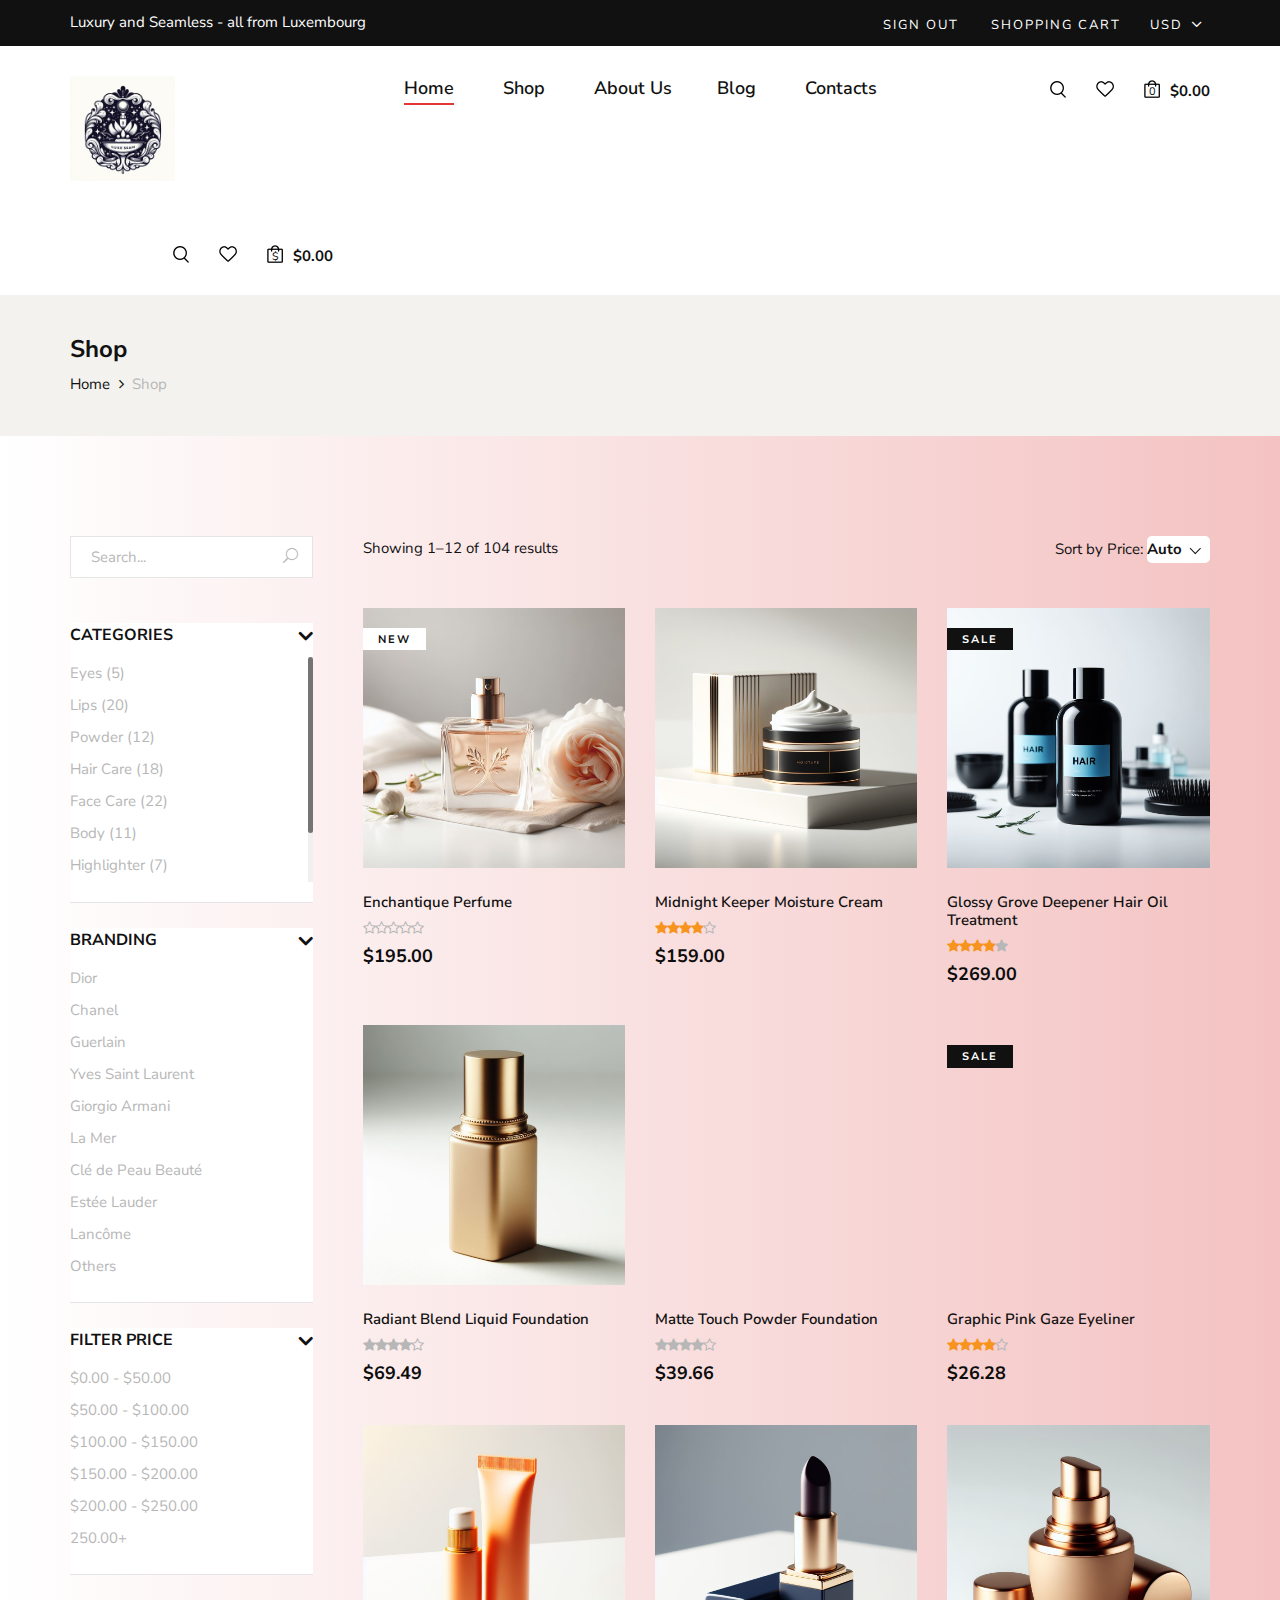
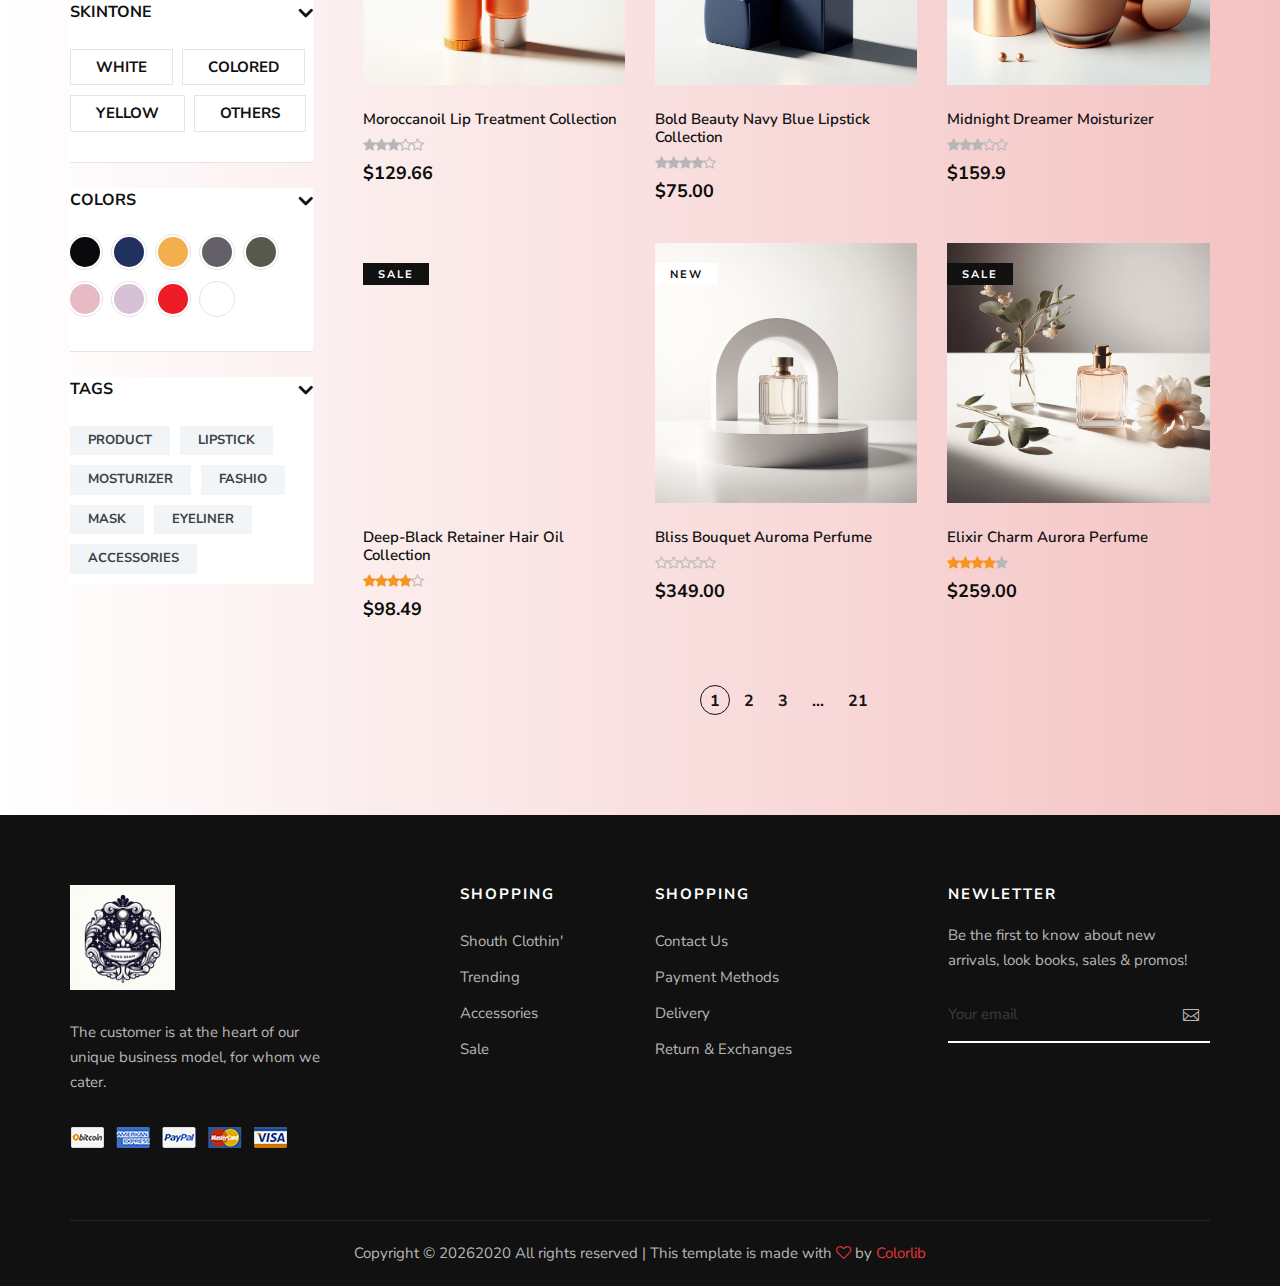
==== shop.html @ 245fc9d5 "initial commit" ====
<!DOCTYPE html>
<html lang="zxx">

<head>
    <meta charset="UTF-8">
    <meta name="description" content="Male_Fashion Template">
    <meta name="keywords" content="Male_Fashion, unica, creative, html">
    <meta name="viewport" content="width=device-width, initial-scale=1.0">
    <meta http-equiv="X-UA-Compatible" content="ie=edge">
    <title>LuxeSeam | Shop</title>

    <!-- Google Font -->
    <link href="https://fonts.googleapis.com/css2?family=Nunito+Sans:wght@300;400;600;700;800;900&display=swap"
    rel="stylesheet">

    <!-- Css Styles -->
    <link rel="stylesheet" href="css/bootstrap.min.css" type="text/css">
    <link rel="stylesheet" href="css/font-awesome.min.css" type="text/css">
    <link rel="stylesheet" href="css/elegant-icons.css" type="text/css">
    <link rel="stylesheet" href="css/magnific-popup.css" type="text/css">
    <link rel="stylesheet" href="css/nice-select.css" type="text/css">
    <link rel="stylesheet" href="css/owl.carousel.min.css" type="text/css">
    <link rel="stylesheet" href="css/slicknav.min.css" type="text/css">
    <link rel="stylesheet" href="css/style.css" type="text/css">
</head>

<body>
    <!-- Page Preloder -->
    <div id="preloder">
        <div class="loader"></div>
    </div>

    <!-- Offcanvas Menu Begin -->
    <div class="offcanvas-menu-overlay"></div>
    <div class="offcanvas-menu-wrapper">
        <div class="offcanvas__option">
            <div class="offcanvas__links">
                <a href="login.html">Sign out</a>
                <a href="#">Shopping Cart</a>
            </div>
            <div class="offcanvas__top__hover">
                <span>Usd <i class="arrow_carrot-down"></i></span>
                <ul>
                    <li>USD</li>
                    <li>EUR</li>
                    <li>USD</li>
                </ul>
            </div>
        </div>
        <div class="offcanvas__nav__option">
            <a href="#" class="search-switch"><img src="img/icon/search.png" alt=""></a>
            <a href="#"><img src="img/icon/heart.png" alt=""></a>
            <a href="#"><img src="img/icon/cart.png" alt=""> <span>0</span></a>
            <div class="price">$0.00</div>
        </div>
        <div id="mobile-menu-wrap"></div>
        <div class="offcanvas__text">
            <p>Free shipping, 30-day return or refund guarantee.</p>
        </div>
    </div>
    <!-- Offcanvas Menu End -->

    <!-- Header Section Begin -->
    <header class="header">
        <div class="header__top">
            <div class="container">
                <div class="row">
                    <div class="col-lg-6 col-md-7">
                        <div class="header__top__left">
                            <p>Luxury and Seamless - all from Luxembourg </p>
                        </div>
                    </div>
                    <div class="col-lg-6 col-md-5">
                        <div class="header__top__right">
                            <div class="header__top__links">
                                <a href="#">Sign out</a>
                                <a href="#">Shopping Cart</a>
                            </div>
                            <div class="header__top__hover">
                                <span>Usd <i class="arrow_carrot-down"></i></span>
                                <ul>
                                    <li>USD</li>
                                    <li>EUR</li>
                                    <li>USD</li>
                                </ul>
                            </div>
                        </div>
                    </div>
                </div>
            </div>
        </div>
        <div class="container">
            <div class="row">
                <div class="col-lg-3 col-md-3">
                    <div class="header__logo">
                        <a href="./index.html"><img src="img/luxeseam_logo.jpg" width = 40% alt=""></a>
                    </div>
                </div>
                <div class="col-lg-6 col-md-6">
                    <nav class="header__menu mobile-menu">
                        <ul>
                            <li class="active"><a href="./index.html">Home</a></li>
                            <li><a href="./shop.html">Shop</a></li>
                            <li><a href="./aboutUs.html">About Us</a>
                            <li><a href="./blog.html">Blog</a></li>
                            <li><a href="./contact.html">Contacts</a></li>
                        </ul>
                    </nav>
                </div>
                <div class="col-lg-3 col-md-3">
                    <div class="header__nav__option">
                        <a href="#" class="search-switch"><img src="img/icon/search.png" alt=""></a>
                        <a href="#"><img src="img/icon/heart.png" alt=""></a>
                        <a href="#"><img src="img/icon/cart.png" alt=""> <span>0</span></a>
                        <div class="price">$0.00</div>
                    </div>
                </div>
                <div class="col-lg-3 col-md-3">
                    <div class="header__nav__option">
                        <a href="#" class="search-switch"><img src="img/icon/search.png" alt=""></a>
                        <a href="#"><img src="img/icon/heart.png" alt=""></a>
                        <a href="#"><img src="img/icon/cart.png" alt=""> <span>$</span></a>
                        <div class="price">$0.00</div>
                    </div>
                </div>
            </div>
            <div class="canvas__open"><i class="fa fa-bars"></i></div>
        </div>
    </header>
    <!-- Header Section End -->

    <!-- Breadcrumb Section Begin -->
    <section class="breadcrumb-option">
        <div class="container">
            <div class="row">
                <div class="col-lg-12">
                    <div class="breadcrumb__text">
                        <h4>Shop</h4>
                        <div class="breadcrumb__links">
                            <a href="./index.html">Home</a>
                            <span>Shop</span>
                        </div>
                    </div>
                </div>
            </div>
        </div>
    </section>
    <!-- Breadcrumb Section End -->

    <!-- Shop Section Begin -->
    <section class="shop spad">
        <div class="container">
            <div class="row">
                <div class="col-lg-3">
                    <div class="shop__sidebar">
                        <div class="shop__sidebar__search">
                            <form action="#">
                                <input type="text" placeholder="Search...">
                                <button type="submit"><span class="icon_search"></span></button>
                            </form>
                        </div>
                        <div class="shop__sidebar__accordion">
                            <div class="accordion" id="accordionExample">
                                <div class="card">
                                    <div class="card-heading">
                                        <a data-toggle="collapse" data-target="#collapseOne">Categories</a>
                                    </div>
                                    <div id="collapseOne" class="collapse show" data-parent="#accordionExample">
                                        <div class="card-body">
                                            <div class="shop__sidebar__categories">
                                                <ul class="nice-scroll">
                                                    <li><a href="#">Eyes (5)</a></li>
                                                    <li><a href="#">Lips (20)</a></li>
                                                    <li><a href="#">Powder (12)</a></li>
                                                    <li><a href="#">Hair Care (18)</a></li>
                                                    <li><a href="#">Face Care (22)</a></li>
                                                    <li><a href="#">Body (11)</a></li>
                                                    <li><a href="#">Highlighter (7)</a></li>
                                                    <li><a href="#">Accessories (24)</a></li>
                                                    <li><a href="#">Others (10)</a></li>
                                                </ul>
                                            </div>
                                        </div>
                                    </div>
                                </div>
                                <div class="card">
                                    <div class="card-heading">
                                        <a data-toggle="collapse" data-target="#collapseTwo">Branding</a>
                                    </div>
                                    <div id="collapseTwo" class="collapse show" data-parent="#accordionExample">
                                        <div class="card-body">
                                            <div class="shop__sidebar__brand">
                                                <ul>
                                                    <li><a href="#">Dior</a></li>
                                                    <li><a href="#">Chanel</a></li>
                                                    <li><a href="#">Guerlain</a></li>
                                                    <li><a href="#">Yves Saint Laurent</a></li>
                                                    <li><a href="#">Giorgio Armani</a></li>
                                                    <li><a href="#">La Mer</a></li>
                                                    <li><a href="#">Clé de Peau Beauté</a></li>
                                                    <li><a href="#">Estée Lauder</a></li>
                                                    <li><a href="#">Lancôme</a></li>
                                                    <li><a href="#">Others</a></li>
                                                </ul>
                                            </div>
                                        </div>
                                    </div>
                                </div>
                                <div class="card">
                                    <div class="card-heading">
                                        <a data-toggle="collapse" data-target="#collapseThree">Filter Price</a>
                                    </div>
                                    <div id="collapseThree" class="collapse show" data-parent="#accordionExample">
                                        <div class="card-body">
                                            <div class="shop__sidebar__price">
                                                <ul>
                                                    <li><a href="#">$0.00 - $50.00</a></li>
                                                    <li><a href="#">$50.00 - $100.00</a></li>
                                                    <li><a href="#">$100.00 - $150.00</a></li>
                                                    <li><a href="#">$150.00 - $200.00</a></li>
                                                    <li><a href="#">$200.00 - $250.00</a></li>
                                                    <li><a href="#">250.00+</a></li>
                                                </ul>
                                            </div>
                                        </div>
                                    </div>
                                </div>
                                <div class="card">
                                    <div class="card-heading">
                                        <a data-toggle="collapse" data-target="#collapseFour">Skintone</a>
                                    </div>
                                    <div id="collapseFour" class="collapse show" data-parent="#accordionExample">
                                        <div class="card-body">
                                            <div class="shop__sidebar__size">
                                                <label for="xs">White
                                                    <input type="radio" id="xs">
                                                </label>
                                                <label for="sm">Colored
                                                    <input type="radio" id="sm">
                                                </label>
                                                <label for="md">Yellow
                                                    <input type="radio" id="md">
                                                </label>
                                                <label for="md">Others
                                                    <input type="radio" id="md">
                                                </label>
                                            </div>
                                        </div>
                                    </div>
                                </div>
                                <div class="card">
                                    <div class="card-heading">
                                        <a data-toggle="collapse" data-target="#collapseFive">Colors</a>
                                    </div>
                                    <div id="collapseFive" class="collapse show" data-parent="#accordionExample">
                                        <div class="card-body">
                                            <div class="shop__sidebar__color">
                                                <label class="c-1" for="sp-1">
                                                    <input type="radio" id="sp-1">
                                                </label>
                                                <label class="c-2" for="sp-2">
                                                    <input type="radio" id="sp-2">
                                                </label>
                                                <label class="c-3" for="sp-3">
                                                    <input type="radio" id="sp-3">
                                                </label>
                                                <label class="c-4" for="sp-4">
                                                    <input type="radio" id="sp-4">
                                                </label>
                                                <label class="c-5" for="sp-5">
                                                    <input type="radio" id="sp-5">
                                                </label>
                                                <label class="c-6" for="sp-6">
                                                    <input type="radio" id="sp-6">
                                                </label>
                                                <label class="c-7" for="sp-7">
                                                    <input type="radio" id="sp-7">
                                                </label>
                                                <label class="c-8" for="sp-8">
                                                    <input type="radio" id="sp-8">
                                                </label>
                                                <label class="c-9" for="sp-9">
                                                    <input type="radio" id="sp-9">
                                                </label>
                                            </div>
                                        </div>
                                    </div>
                                </div>
                                <div class="card">
                                    <div class="card-heading">
                                        <a data-toggle="collapse" data-target="#collapseSix">Tags</a>
                                    </div>
                                    <div id="collapseSix" class="collapse show" data-parent="#accordionExample">
                                        <div class="card-body">
                                            <div class="shop__sidebar__tags">
                                                <a href="#">Product</a>
                                                <a href="#">Lipstick</a>
                                                <a href="#">Mosturizer</a>
                                                <a href="#">Fashio</a>
                                                <a href="#">Mask</a>
                                                <a href="#">Eyeliner</a>
                                                <a href="#">Accessories</a>
                                            </div>
                                        </div>
                                    </div>
                                </div>
                            </div>
                        </div>
                    </div>
                </div>
                <div class="col-lg-9">
                    <div class="shop__product__option">
                        <div class="row">
                            <div class="col-lg-6 col-md-6 col-sm-6">
                                <div class="shop__product__option__left">
                                    <p>Showing 1–12 of 104 results</p>
                                </div>
                            </div>
                            <div class="col-lg-6 col-md-6 col-sm-6">
                                <div class="shop__product__option__right">
                                    <p>Sort by Price:</p>
                                    <select>
                                        <option value="">Auto</option>
                                        <option value="">Low - High</option>
                                        <option value="">High - Low</option>
                                    </select>
                                </div>
                            </div>
                        </div>
                    </div>
                    <div class="row">
                        <div class="col-lg-4 col-md-6 col-sm-6">
                            <div class="product__item">
                                <div class="product__item__pic set-bg" data-setbg="img/product/perfumeShowcase1.jpg">
                                    <span class="label">New</span>
                                    <ul class="product__hover">
                                        <li><a href="#"><img src="img/icon/heart.png" alt=""></a></li>
                                        <li><a href="#"><img src="img/icon/compare.png" alt=""> <span>Compare</span></a>
                                        </li>
                                        <li><a href="shop-details1.html"><img src="img/icon/search.png" alt=""></a></li>
                                    </ul>
                                </div>
                                <div class="product__item__text">
                                    <h6>Enchantique Perfume</h6>
                                    <a href="shopping-cart.html" class="add-cart">+ Add To Cart</a>
                                    <div class="rating">
                                        <i class="fa fa-star-o"></i>
                                        <i class="fa fa-star-o"></i>
                                        <i class="fa fa-star-o"></i>
                                        <i class="fa fa-star-o"></i>
                                        <i class="fa fa-star-o"></i>
                                    </div>
                                    <h5>$195.00</h5>
                                    <div class="product__color__select">
                                        <label for="pc-4">
                                            <input type="radio" id="pc-4">
                                        </label>
                                        <label class="active black" for="pc-5">
                                            <input type="radio" id="pc-5">
                                        </label>
                                        <label class="grey" for="pc-6">
                                            <input type="radio" id="pc-6">
                                        </label>
                                    </div>
                                </div>
                            </div>
                        </div>
                        <div class="col-lg-4 col-md-6 col-sm-6">
                            <div class="product__item sale">
                                <div class="product__item__pic set-bg" data-setbg="img/product/moistureShowcase.jpg">
                                    <ul class="product__hover">
                                        <li><a href="#"><img src="img/icon/heart.png" alt=""></a></li>
                                        <li><a href="#"><img src="img/icon/compare.png" alt=""> <span>Compare</span></a>
                                        </li>
                                        <li><a href="#"><img src="img/icon/search.png" alt=""></a></li>
                                    </ul>
                                </div>
                                <div class="product__item__text">
                                    <h6>Midnight Keeper Moisture Cream</h6>
                                    <a href="#" class="add-cart">+ Add To Cart</a>
                                    <div class="rating">
                                        <i class="fa fa-star"></i>
                                        <i class="fa fa-star"></i>
                                        <i class="fa fa-star"></i>
                                        <i class="fa fa-star"></i>
                                        <i class="fa fa-star-o"></i>
                                    </div>
                                    <h5>$159.00</h5>
                                    <div class="product__color__select">
                                        <label for="pc-7">
                                            <input type="radio" id="pc-7">
                                        </label>
                                        <label class="active black" for="pc-8">
                                            <input type="radio" id="pc-8">
                                        </label>
                                        <label class="grey" for="pc-9">
                                            <input type="radio" id="pc-9">
                                        </label>
                                    </div>
                                </div>
                            </div>
                        </div>
                        <div class="col-lg-4 col-md-6 col-sm-6">
                            <div class="product__item sale">
                                <div class="product__item__pic set-bg" data-setbg="img/product/hairOilShowcase.jpg">
                                    <span class="label">Sale</span>
                                    <ul class="product__hover">
                                        <li><a href="#"><img src="img/icon/heart.png" alt=""></a></li>
                                        <li><a href="#"><img src="img/icon/compare.png" alt=""> <span>Compare</span></a>
                                        </li>
                                        <li><a href="#"><img src="img/icon/search.png" alt=""></a></li>
                                    </ul>
                                </div>
                                <div class="product__item__text">
                                    <h6>Glossy Grove Deepener Hair Oil Treatment</h6>
                                    <a href="#" class="add-cart">+ Add To Cart</a>
                                    <div class="rating">
                                        <i class="fa fa-star"></i>
                                        <i class="fa fa-star"></i>
                                        <i class="fa fa-star"></i>
                                        <i class="fa fa-star"></i>
                                        <i class="fa fa-star"></i>
                                    </div>
                                    <h5>$269.00</h5>
                                    <div class="product__color__select">
                                        <label for="pc-10">
                                            <input type="radio" id="pc-10">
                                        </label>
                                        <label class="active black" for="pc-11">
                                            <input type="radio" id="pc-11">
                                        </label>
                                        <label class="grey" for="pc-12">
                                            <input type="radio" id="pc-12">
                                        </label>
                                    </div>
                                </div>
                            </div>
                        </div>
                        <div class="col-lg-4 col-md-6 col-sm-6">
                            <div class="product__item">
                                <div class="product__item__pic set-bg" data-setbg="img/product/foundationShowcase.jpg">
                                    <ul class="product__hover">
                                        <li><a href="#"><img src="img/icon/heart.png" alt=""></a></li>
                                        <li><a href="#"><img src="img/icon/compare.png" alt=""> <span>Compare</span></a>
                                        </li>
                                        <li><a href="#"><img src="img/icon/search.png" alt=""></a></li>
                                    </ul>
                                </div>
                                <div class="product__item__text">
                                    <h6>Radiant Blend Liquid Foundation</h6>
                                    <a href="#" class="add-cart">+ Add To Cart</a>
                                    <div class="rating">
                                        <i class="fa fa-star"></i>
                                        <i class="fa fa-star"></i>
                                        <i class="fa fa-star"></i>
                                        <i class="fa fa-star"></i>
                                        <i class="fa fa-star-o"></i>
                                    </div>
                                    <h5>$69.49</h5>
                                    <div class="product__color__select">
                                        <label for="pc-16">
                                            <input type="radio" id="pc-16">
                                        </label>
                                        <label class="active black" for="pc-17">
                                            <input type="radio" id="pc-17">
                                        </label>
                                        <label class="grey" for="pc-18">
                                            <input type="radio" id="pc-18">
                                        </label>
                                    </div>
                                </div>
                            </div>
                        </div>
                        <div class="col-lg-4 col-md-6 col-sm-6">
                            <div class="product__item">
                                <div class="product__item__pic set-bg" data-setbg="img/product/pfoundsc.jpg">
                                    <ul class="product__hover">
                                        <li><a href="#"><img src="img/icon/heart.png" alt=""></a></li>
                                        <li><a href="#"><img src="img/icon/compare.png" alt=""> <span>Compare</span></a>
                                        </li>
                                        <li><a href="#"><img src="img/icon/search.png" alt=""></a></li>
                                    </ul>
                                </div>
                                <div class="product__item__text">
                                    <h6>Matte Touch Powder Foundation</h6>
                                    <a href="#" class="add-cart">+ Add To Cart</a>
                                    <div class="rating">
                                        <i class="fa fa-star"></i>
                                        <i class="fa fa-star"></i>
                                        <i class="fa fa-star"></i>
                                        <i class="fa fa-star"></i>
                                        <i class="fa fa-star-o"></i>
                                    </div>
                                    <h5>$39.66</h5>
                                    <div class="product__color__select">
                                        <label for="pc-19">
                                            <input type="radio" id="pc-19">
                                        </label>
                                        <label class="active black" for="pc-20">
                                            <input type="radio" id="pc-20">
                                        </label>
                                        <label class="grey" for="pc-21">
                                            <input type="radio" id="pc-21">
                                        </label>
                                    </div>
                                </div>
                            </div>
                        </div>
                        <div class="col-lg-4 col-md-6 col-sm-6">
                            <div class="product__item sale">
                                <div class="product__item__pic set-bg" data-setbg="img/product/eyelinerShowcase.jpg">
                                    <span class="label">Sale</span>
                                    <ul class="product__hover">
                                        <li><a href="#"><img src="img/icon/heart.png" alt=""></a></li>
                                        <li><a href="#"><img src="img/icon/compare.png" alt=""> <span>Compare</span></a>
                                        </li>
                                        <li><a href="#"><img src="img/icon/search.png" alt=""></a></li>
                                    </ul>
                                </div>
                                <div class="product__item__text">
                                    <h6>Graphic Pink Gaze Eyeliner</h6>
                                    <a href="#" class="add-cart">+ Add To Cart</a>
                                    <div class="rating">
                                        <i class="fa fa-star"></i>
                                        <i class="fa fa-star"></i>
                                        <i class="fa fa-star"></i>
                                        <i class="fa fa-star"></i>
                                        <i class="fa fa-star-o"></i>
                                    </div>
                                    <h5>$26.28</h5>
                                    <div class="product__color__select">
                                        <label for="pc-22">
                                            <input type="radio" id="pc-22">
                                        </label>
                                        <label class="active black" for="pc-23">
                                            <input type="radio" id="pc-23">
                                        </label>
                                        <label class="grey" for="pc-24">
                                            <input type="radio" id="pc-24">
                                        </label>
                                    </div>
                                </div>
                            </div>
                        </div>
                        <div class="col-lg-4 col-md-6 col-sm-6">
                            <div class="product__item">
                                <div class="product__item__pic set-bg" data-setbg="img/product/lipBalmShowcase.jpg">
                                    <ul class="product__hover">
                                        <li><a href="#"><img src="img/icon/heart.png" alt=""></a></li>
                                        <li><a href="#"><img src="img/icon/compare.png" alt=""> <span>Compare</span></a>
                                        </li>
                                        <li><a href="#"><img src="img/icon/search.png" alt=""></a></li>
                                    </ul>
                                </div>
                                <div class="product__item__text">
                                    <h6>Moroccanoil Lip Treatment Collection</h6>
                                    <a href="#" class="add-cart">+ Add To Cart</a>
                                    <div class="rating">
                                        <i class="fa fa-star"></i>
                                        <i class="fa fa-star"></i>
                                        <i class="fa fa-star"></i>
                                        <i class="fa fa-star-o"></i>
                                        <i class="fa fa-star-o"></i>
                                    </div>
                                    <h5>$129.66</h5>
                                    <div class="product__color__select">
                                        <label for="pc-25">
                                            <input type="radio" id="pc-25">
                                        </label>
                                        <label class="active black" for="pc-26">
                                            <input type="radio" id="pc-26">
                                        </label>
                                        <label class="grey" for="pc-27">
                                            <input type="radio" id="pc-27">
                                        </label>
                                    </div>
                                </div>
                            </div>
                        </div>
                        <div class="col-lg-4 col-md-6 col-sm-6">
                            <div class="product__item">
                                <div class="product__item__pic set-bg" data-setbg="img/product/lipStickShowcase.jpg">
                                    <ul class="product__hover">
                                        <li><a href="#"><img src="img/icon/heart.png" alt=""></a></li>
                                        <li><a href="#"><img src="img/icon/compare.png" alt=""> <span>Compare</span></a>
                                        </li>
                                        <li><a href="shop-details.html"><img src="img/icon/search.png" alt=""></a></li>
                                    </ul>
                                </div>
                                <div class="product__item__text">
                                    <h6>Bold Beauty Navy Blue Lipstick Collection</h6>
                                    <a href="#" class="add-cart">+ Add To Cart</a>
                                    <div class="rating">
                                        <i class="fa fa-star"></i>
                                        <i class="fa fa-star"></i>
                                        <i class="fa fa-star"></i>
                                        <i class="fa fa-star"></i>
                                        <i class="fa fa-star-o"></i>
                                    </div>
                                    <h5>$75.00</h5>
                                    <div class="product__color__select">
                                        <label for="pc-28">
                                            <input type="radio" id="pc-28">
                                        </label>
                                        <label class="active black" for="pc-29">
                                            <input type="radio" id="pc-29">
                                        </label>
                                        <label class="grey" for="pc-30">
                                            <input type="radio" id="pc-30">
                                        </label>
                                    </div>
                                </div>
                            </div>
                        </div>
                        <div class="col-lg-4 col-md-6 col-sm-6">
                            <div class="product__item">
                                <div class="product__item__pic set-bg" data-setbg="img/product/foundationA.1.jpg">
                                    <ul class="product__hover">
                                        <li><a href="#"><img src="img/icon/heart.png" alt=""></a></li>
                                        <li><a href="#"><img src="img/icon/compare.png" alt=""> <span>Compare</span></a>
                                        </li>
                                        <li><a href="#"><img src="img/icon/search.png" alt=""></a></li>
                                    </ul>
                                </div>
                                <div class="product__item__text">
                                    <h6>Midnight Dreamer Moisturizer</h6>
                                    <a href="#" class="add-cart">+ Add To Cart</a>
                                    <div class="rating">
                                        <i class="fa fa-star"></i>
                                        <i class="fa fa-star"></i>
                                        <i class="fa fa-star"></i>
                                        <i class="fa fa-star-o"></i>
                                        <i class="fa fa-star-o"></i>
                                    </div>
                                    <h5>$159.9</h5>
                                    <div class="product__color__select">
                                        <label for="pc-31">
                                            <input type="radio" id="pc-31">
                                        </label>
                                        <label class="active black" for="pc-32">
                                            <input type="radio" id="pc-32">
                                        </label>
                                        <label class="grey" for="pc-33">
                                            <input type="radio" id="pc-33">
                                        </label>
                                    </div>
                                </div>
                            </div>
                        </div>
                        <div class="col-lg-4 col-md-6 col-sm-6">
                            <div class="product__item sale">
                                <div class="product__item__pic set-bg" data-setbg="img/product/hairoilA.1.jpg">
                                    <span class="label">Sale</span>
                                    <ul class="product__hover">
                                        <li><a href="#"><img src="img/icon/heart.png" alt=""></a></li>
                                        <li><a href="#"><img src="img/icon/compare.png" alt=""> <span>Compare</span></a>
                                        </li>
                                        <li><a href="#"><img src="img/icon/search.png" alt=""></a></li>
                                    </ul>
                                </div>
                                <div class="product__item__text">
                                    <h6>Deep-Black Retainer Hair Oil Collection</h6>
                                    <a href="#" class="add-cart">+ Add To Cart</a>
                                    <div class="rating">
                                        <i class="fa fa-star"></i>
                                        <i class="fa fa-star"></i>
                                        <i class="fa fa-star"></i>
                                        <i class="fa fa-star"></i>
                                        <i class="fa fa-star-o"></i>
                                    </div>
                                    <h5>$98.49</h5>
                                    <div class="product__color__select">
                                        <label for="pc-34">
                                            <input type="radio" id="pc-34">
                                        </label>
                                        <label class="active black" for="pc-35">
                                            <input type="radio" id="pc-35">
                                        </label>
                                        <label class="grey" for="pc-36">
                                            <input type="radio" id="pc-36">
                                        </label>
                                    </div>
                                </div>
                            </div>
                        </div>
                        <div class="col-lg-4 col-md-6 col-sm-6">
                            <div class="product__item">
                                <div class="product__item__pic set-bg" data-setbg="img/product/perfumeB.1.jpg">
                                    <span class="label">New</span>
                                    <ul class="product__hover">
                                        <li><a href="#"><img src="img/icon/heart.png" alt=""></a></li>
                                        <li><a href="#"><img src="img/icon/compare.png" alt=""> <span>Compare</span></a>
                                        </li>
                                        <li><a href="#"><img src="img/icon/search.png" alt=""></a></li>
                                    </ul>
                                </div>
                                <div class="product__item__text">
                                    <h6>Bliss Bouquet Auroma Perfume</h6>
                                    <a href="#" class="add-cart">+ Add To Cart</a>
                                    <div class="rating">
                                        <i class="fa fa-star-o"></i>
                                        <i class="fa fa-star-o"></i>
                                        <i class="fa fa-star-o"></i>
                                        <i class="fa fa-star-o"></i>
                                        <i class="fa fa-star-o"></i>
                                    </div>
                                    <h5>$349.00</h5>
                                    <div class="product__color__select">
                                        <label for="pc-37">
                                            <input type="radio" id="pc-37">
                                        </label>
                                        <label class="active black" for="pc-38">
                                            <input type="radio" id="pc-38">
                                        </label>
                                        <label class="grey" for="pc-39">
                                            <input type="radio" id="pc-39">
                                        </label>
                                    </div>
                                </div>
                            </div>
                        </div>
                        <div class="col-lg-4 col-md-6 col-sm-6">
                            <div class="product__item sale">
                                <div class="product__item__pic set-bg" data-setbg="img/product/perfumeA.4.jpg">
                                    <span class="label">Sale</span>
                                    <ul class="product__hover">
                                        <li><a href="#"><img src="img/icon/heart.png" alt=""></a></li>
                                        <li><a href="#"><img src="img/icon/compare.png" alt=""> <span>Compare</span></a>
                                        </li>
                                        <li><a href="#"><img src="img/icon/search.png" alt=""></a></li>
                                    </ul>
                                </div>
                                <div class="product__item__text">
                                    <h6>Elixir Charm Aurora Perfume</h6>
                                    <a href="#" class="add-cart">+ Add To Cart</a>
                                    <div class="rating">
                                        <i class="fa fa-star"></i>
                                        <i class="fa fa-star"></i>
                                        <i class="fa fa-star"></i>
                                        <i class="fa fa-star"></i>
                                        <i class="fa fa-star"></i>
                                    </div>
                                    <h5>$259.00</h5>
                                    <div class="product__color__select">
                                        <label for="pc-40">
                                            <input type="radio" id="pc-40">
                                        </label>
                                        <label class="active black" for="pc-41">
                                            <input type="radio" id="pc-41">
                                        </label>
                                        <label class="grey" for="pc-42">
                                            <input type="radio" id="pc-42">
                                        </label>
                                    </div>
                                </div>
                            </div>
                        </div>
                    </div>
                    <div class="row">
                        <div class="col-lg-12">
                            <div class="product__pagination">
                                <a class="active" href="#">1</a>
                                <a href="#">2</a>
                                <a href="#">3</a>
                                <span>...</span>
                                <a href="#">21</a>
                            </div>
                        </div>
                    </div>
                </div>
            </div>
        </div>
    </section>
    <!-- Shop Section End -->

    <!-- Footer Section Begin -->
    <footer class="footer">
        <div class="container">
            <div class="row">
                <div class="col-lg-3 col-md-6 col-sm-6">
                    <div class="footer__about">
                        <div class="footer__logo">
                            <a href="#"><img src="img/luxeseam_logo.jpg" width = 40% alt=""></a>
                        </div>
                        <p>The customer is at the heart of our unique business model, for whom we cater.</p>
                        <a href="#"><img src="img/payment.png" alt=""></a>
                    </div>
                </div>
                <div class="col-lg-2 offset-lg-1 col-md-3 col-sm-6">
                    <div class="footer__widget">
                        <h6>Shopping</h6>
                        <ul>
                            <li><a href="#">Shouth Clothin'</a></li>
                            <li><a href="#">Trending</a></li>
                            <li><a href="#">Accessories</a></li>
                            <li><a href="#">Sale</a></li>
                        </ul>
                    </div>
                </div>
                <div class="col-lg-2 col-md-3 col-sm-6">
                    <div class="footer__widget">
                        <h6>Shopping</h6>
                        <ul>
                            <li><a href="#">Contact Us</a></li>
                            <li><a href="#">Payment Methods</a></li>
                            <li><a href="#">Delivery</a></li>
                            <li><a href="#">Return & Exchanges</a></li>
                        </ul>
                    </div>
                </div>
                <div class="col-lg-3 offset-lg-1 col-md-6 col-sm-6">
                    <div class="footer__widget">
                        <h6>NewLetter</h6>
                        <div class="footer__newslatter">
                            <p>Be the first to know about new arrivals, look books, sales & promos!</p>
                            <form action="#">
                                <input type="text" placeholder="Your email">
                                <button type="submit"><span class="icon_mail_alt"></span></button>
                            </form>
                        </div>
                    </div>
                </div>
            </div>
            <div class="row">
                <div class="col-lg-12 text-center">
                    <div class="footer__copyright__text">
                        <!-- Link back to Colorlib can't be removed. Template is licensed under CC BY 3.0. -->
                        <p>Copyright ©
                            <script>
                                document.write(new Date().getFullYear());
                            </script>2020
                            All rights reserved | This template is made with <i class="fa fa-heart-o"
                            aria-hidden="true"></i> by <a href="https://colorlib.com" target="_blank">Colorlib</a>
                        </p>
                        <!-- Link back to Colorlib can't be removed. Template is licensed under CC BY 3.0. -->
                    </div>
                </div>
            </div>
        </div>
    </footer>
    <!-- Footer Section End -->

    <!-- Search Begin -->
    <div class="search-model">
        <div class="h-100 d-flex align-items-center justify-content-center">
            <div class="search-close-switch">+</div>
            <form class="search-model-form">
                <input type="text" id="search-input" placeholder="Search here.....">
            </form>
        </div>
    </div>
    <!-- Search End -->

    <!-- Js Plugins -->
    <script src="js/jquery-3.3.1.min.js"></script>
    <script src="js/bootstrap.min.js"></script>
    <script src="js/jquery.nice-select.min.js"></script>
    <script src="js/jquery.nicescroll.min.js"></script>
    <script src="js/jquery.magnific-popup.min.js"></script>
    <script src="js/jquery.countdown.min.js"></script>
    <script src="js/jquery.slicknav.js"></script>
    <script src="js/mixitup.min.js"></script>
    <script src="js/owl.carousel.min.js"></script>
    <script src="js/main.js"></script>
</body>

</html>
---- css/elegant-icons.css ----
@font-face {
	font-family: 'ElegantIcons';
	src:url('../fonts/ElegantIcons.eot');
	src:url('../fonts/ElegantIcons.eot?#iefix') format('embedded-opentype'),
		url('../fonts/ElegantIcons.woff') format('woff'),
		url('../fonts/ElegantIcons.ttf') format('truetype'),
		url('../fonts/ElegantIcons.svg#ElegantIcons') format('svg');
	font-weight: normal;
	font-style: normal;
}

/* Use the following CSS code if you want to use data attributes for inserting your icons */
[data-icon]:before {
	font-family: 'ElegantIcons';
	content: attr(data-icon);
	speak: none;
	font-weight: normal;
	font-variant: normal;
	text-transform: none;
	line-height: 1;
	-webkit-font-smoothing: antialiased;
	-moz-osx-font-smoothing: grayscale;
}

/* Use the following CSS code if you want to have a class per icon */
/*
Instead of a list of all class selectors,
you can use the generic selector below, but it's slower:
[class*="your-class-prefix"] {
*/
.arrow_up, .arrow_down, .arrow_left, .arrow_right, .arrow_left-up, .arrow_right-up, .arrow_right-down, .arrow_left-down, .arrow-up-down, .arrow_up-down_alt, .arrow_left-right_alt, .arrow_left-right, .arrow_expand_alt2, .arrow_expand_alt, .arrow_condense, .arrow_expand, .arrow_move, .arrow_carrot-up, .arrow_carrot-down, .arrow_carrot-left, .arrow_carrot-right, .arrow_carrot-2up, .arrow_carrot-2down, .arrow_carrot-2left, .arrow_carrot-2right, .arrow_carrot-up_alt2, .arrow_carrot-down_alt2, .arrow_carrot-left_alt2, .arrow_carrot-right_alt2, .arrow_carrot-2up_alt2, .arrow_carrot-2down_alt2, .arrow_carrot-2left_alt2, .arrow_carrot-2right_alt2, .arrow_triangle-up, .arrow_triangle-down, .arrow_triangle-left, .arrow_triangle-right, .arrow_triangle-up_alt2, .arrow_triangle-down_alt2, .arrow_triangle-left_alt2, .arrow_triangle-right_alt2, .arrow_back, .icon_minus-06, .icon_plus, .icon_close, .icon_check, .icon_minus_alt2, .icon_plus_alt2, .icon_close_alt2, .icon_check_alt2, .icon_zoom-out_alt, .icon_zoom-in_alt, .icon_search, .icon_box-empty, .icon_box-selected, .icon_minus-box, .icon_plus-box, .icon_box-checked, .icon_circle-empty, .icon_circle-slelected, .icon_stop_alt2, .icon_stop, .icon_pause_alt2, .icon_pause, .icon_menu, .icon_menu-square_alt2, .icon_menu-circle_alt2, .icon_ul, .icon_ol, .icon_adjust-horiz, .icon_adjust-vert, .icon_document_alt, .icon_documents_alt, .icon_pencil, .icon_pencil-edit_alt, .icon_pencil-edit, .icon_folder-alt, .icon_folder-open_alt, .icon_folder-add_alt, .icon_info_alt, .icon_error-oct_alt, .icon_error-circle_alt, .icon_error-triangle_alt, .icon_question_alt2, .icon_question, .icon_comment_alt, .icon_chat_alt, .icon_vol-mute_alt, .icon_volume-low_alt, .icon_volume-high_alt, .icon_quotations, .icon_quotations_alt2, .icon_clock_alt, .icon_lock_alt, .icon_lock-open_alt, .icon_key_alt, .icon_cloud_alt, .icon_cloud-upload_alt, .icon_cloud-download_alt, .icon_image, .icon_images, .icon_lightbulb_alt, .icon_gift_alt, .icon_house_alt, .icon_genius, .icon_mobile, .icon_tablet, .icon_laptop, .icon_desktop, .icon_camera_alt, .icon_mail_alt, .icon_cone_alt, .icon_ribbon_alt, .icon_bag_alt, .icon_creditcard, .icon_cart_alt, .icon_paperclip, .icon_tag_alt, .icon_tags_alt, .icon_trash_alt, .icon_cursor_alt, .icon_mic_alt, .icon_compass_alt, .icon_pin_alt, .icon_pushpin_alt, .icon_map_alt, .icon_drawer_alt, .icon_toolbox_alt, .icon_book_alt, .icon_calendar, .icon_film, .icon_table, .icon_contacts_alt, .icon_headphones, .icon_lifesaver, .icon_piechart, .icon_refresh, .icon_link_alt, .icon_link, .icon_loading, .icon_blocked, .icon_archive_alt, .icon_heart_alt, .icon_star_alt, .icon_star-half_alt, .icon_star, .icon_star-half, .icon_tools, .icon_tool, .icon_cog, .icon_cogs, .arrow_up_alt, .arrow_down_alt, .arrow_left_alt, .arrow_right_alt, .arrow_left-up_alt, .arrow_right-up_alt, .arrow_right-down_alt, .arrow_left-down_alt, .arrow_condense_alt, .arrow_expand_alt3, .arrow_carrot_up_alt, .arrow_carrot-down_alt, .arrow_carrot-left_alt, .arrow_carrot-right_alt, .arrow_carrot-2up_alt, .arrow_carrot-2dwnn_alt, .arrow_carrot-2left_alt, .arrow_carrot-2right_alt, .arrow_triangle-up_alt, .arrow_triangle-down_alt, .arrow_triangle-left_alt, .arrow_triangle-right_alt, .icon_minus_alt, .icon_plus_alt, .icon_close_alt, .icon_check_alt, .icon_zoom-out, .icon_zoom-in, .icon_stop_alt, .icon_menu-square_alt, .icon_menu-circle_alt, .icon_document, .icon_documents, .icon_pencil_alt, .icon_folder, .icon_folder-open, .icon_folder-add, .icon_folder_upload, .icon_folder_download, .icon_info, .icon_error-circle, .icon_error-oct, .icon_error-triangle, .icon_question_alt, .icon_comment, .icon_chat, .icon_vol-mute, .icon_volume-low, .icon_volume-high, .icon_quotations_alt, .icon_clock, .icon_lock, .icon_lock-open, .icon_key, .icon_cloud, .icon_cloud-upload, .icon_cloud-download, .icon_lightbulb, .icon_gift, .icon_house, .icon_camera, .icon_mail, .icon_cone, .icon_ribbon, .icon_bag, .icon_cart, .icon_tag, .icon_tags, .icon_trash, .icon_cursor, .icon_mic, .icon_compass, .icon_pin, .icon_pushpin, .icon_map, .icon_drawer, .icon_toolbox, .icon_book, .icon_contacts, .icon_archive, .icon_heart, .icon_profile, .icon_group, .icon_grid-2x2, .icon_grid-3x3, .icon_music, .icon_pause_alt, .icon_phone, .icon_upload, .icon_download, .social_facebook, .social_twitter, .social_pinterest, .social_googleplus, .social_tumblr, .social_tumbleupon, .social_wordpress, .social_instagram, .social_dribbble, .social_vimeo, .social_linkedin, .social_rss, .social_deviantart, .social_share, .social_myspace, .social_skype, .social_youtube, .social_picassa, .social_googledrive, .social_flickr, .social_blogger, .social_spotify, .social_delicious, .social_facebook_circle, .social_twitter_circle, .social_pinterest_circle, .social_googleplus_circle, .social_tumblr_circle, .social_stumbleupon_circle, .social_wordpress_circle, .social_instagram_circle, .social_dribbble_circle, .social_vimeo_circle, .social_linkedin_circle, .social_rss_circle, .social_deviantart_circle, .social_share_circle, .social_myspace_circle, .social_skype_circle, .social_youtube_circle, .social_picassa_circle, .social_googledrive_alt2, .social_flickr_circle, .social_blogger_circle, .social_spotify_circle, .social_delicious_circle, .social_facebook_square, .social_twitter_square, .social_pinterest_square, .social_googleplus_square, .social_tumblr_square, .social_stumbleupon_square, .social_wordpress_square, .social_instagram_square, .social_dribbble_square, .social_vimeo_square, .social_linkedin_square, .social_rss_square, .social_deviantart_square, .social_share_square, .social_myspace_square, .social_skype_square, .social_youtube_square, .social_picassa_square, .social_googledrive_square, .social_flickr_square, .social_blogger_square, .social_spotify_square, .social_delicious_square, .icon_printer, .icon_calulator, .icon_building, .icon_floppy, .icon_drive, .icon_search-2, .icon_id, .icon_id-2, .icon_puzzle, .icon_like, .icon_dislike, .icon_mug, .icon_currency, .icon_wallet, .icon_pens, .icon_easel, .icon_flowchart, .icon_datareport, .icon_briefcase, .icon_shield, .icon_percent, .icon_globe, .icon_globe-2, .icon_target, .icon_hourglass, .icon_balance, .icon_rook, .icon_printer-alt, .icon_calculator_alt, .icon_building_alt, .icon_floppy_alt, .icon_drive_alt, .icon_search_alt, .icon_id_alt, .icon_id-2_alt, .icon_puzzle_alt, .icon_like_alt, .icon_dislike_alt, .icon_mug_alt, .icon_currency_alt, .icon_wallet_alt, .icon_pens_alt, .icon_easel_alt, .icon_flowchart_alt, .icon_datareport_alt, .icon_briefcase_alt, .icon_shield_alt, .icon_percent_alt, .icon_globe_alt, .icon_clipboard {
	font-family: 'ElegantIcons';
	speak: none;
	font-style: normal;
	font-weight: normal;
	font-variant: normal;
	text-transform: none;
	line-height: 1;
	-webkit-font-smoothing: antialiased;
}
.arrow_up:before {
	content: "\21";
}
.arrow_down:before {
	content: "\22";
}
.arrow_left:before {
	content: "\23";
}
.arrow_right:before {
	content: "\24";
}
.arrow_left-up:before {
	content: "\25";
}
.arrow_right-up:before {
	content: "\26";
}
.arrow_right-down:before {
	content: "\27";
}
.arrow_left-down:before {
	content: "\28";
}
.arrow-up-down:before {
	content: "\29";
}
.arrow_up-down_alt:before {
	content: "\2a";
}
.arrow_left-right_alt:before {
	content: "\2b";
}
.arrow_left-right:before {
	content: "\2c";
}
.arrow_expand_alt2:before {
	content: "\2d";
}
.arrow_expand_alt:before {
	content: "\2e";
}
.arrow_condense:before {
	content: "\2f";
}
.arrow_expand:before {
	content: "\30";
}
.arrow_move:before {
	content: "\31";
}
.arrow_carrot-up:before {
	content: "\32";
}
.arrow_carrot-down:before {
	content: "\33";
}
.arrow_carrot-left:before {
	content: "\34";
}
.arrow_carrot-right:before {
	content: "\35";
}
.arrow_carrot-2up:before {
	content: "\36";
}
.arrow_carrot-2down:before {
	content: "\37";
}
.arrow_carrot-2left:before {
	content: "\38";
}
.arrow_carrot-2right:before {
	content: "\39";
}
.arrow_carrot-up_alt2:before {
	content: "\3a";
}
.arrow_carrot-down_alt2:before {
	content: "\3b";
}
.arrow_carrot-left_alt2:before {
	content: "\3c";
}
.arrow_carrot-right_alt2:before {
	content: "\3d";
}
.arrow_carrot-2up_alt2:before {
	content: "\3e";
}
.arrow_carrot-2down_alt2:before {
	content: "\3f";
}
.arrow_carrot-2left_alt2:before {
	content: "\40";
}
.arrow_carrot-2right_alt2:before {
	content: "\41";
}
.arrow_triangle-up:before {
	content: "\42";
}
.arrow_triangle-down:before {
	content: "\43";
}
.arrow_triangle-left:before {
	content: "\44";
}
.arrow_triangle-right:before {
	content: "\45";
}
.arrow_triangle-up_alt2:before {
	content: "\46";
}
.arrow_triangle-down_alt2:before {
	content: "\47";
}
.arrow_triangle-left_alt2:before {
	content: "\48";
}
.arrow_triangle-right_alt2:before {
	content: "\49";
}
.arrow_back:before {
	content: "\4a";
}
.icon_minus-06:before {
	content: "\4b";
}
.icon_plus:before {
	content: "\4c";
}
.icon_close:before {
	content: "\4d";
}
.icon_check:before {
	content: "\4e";
}
.icon_minus_alt2:before {
	content: "\4f";
}
.icon_plus_alt2:before {
	content: "\50";
}
.icon_close_alt2:before {
	content: "\51";
}
.icon_check_alt2:before {
	content: "\52";
}
.icon_zoom-out_alt:before {
	content: "\53";
}
.icon_zoom-in_alt:before {
	content: "\54";
}
.icon_search:before {
	content: "\55";
}
.icon_box-empty:before {
	content: "\56";
}
.icon_box-selected:before {
	content: "\57";
}
.icon_minus-box:before {
	content: "\58";
}
.icon_plus-box:before {
	content: "\59";
}
.icon_box-checked:before {
	content: "\5a";
}
.icon_circle-empty:before {
	content: "\5b";
}
.icon_circle-slelected:before {
	content: "\5c";
}
.icon_stop_alt2:before {
	content: "\5d";
}
.icon_stop:before {
	content: "\5e";
}
.icon_pause_alt2:before {
	content: "\5f";
}
.icon_pause:before {
	content: "\60";
}
.icon_menu:before {
	content: "\61";
}
.icon_menu-square_alt2:before {
	content: "\62";
}
.icon_menu-circle_alt2:before {
	content: "\63";
}
.icon_ul:before {
	content: "\64";
}
.icon_ol:before {
	content: "\65";
}
.icon_adjust-horiz:before {
	content: "\66";
}
.icon_adjust-vert:before {
	content: "\67";
}
.icon_document_alt:before {
	content: "\68";
}
.icon_documents_alt:before {
	content: "\69";
}
.icon_pencil:before {
	content: "\6a";
}
.icon_pencil-edit_alt:before {
	content: "\6b";
}
.icon_pencil-edit:before {
	content: "\6c";
}
.icon_folder-alt:before {
	content: "\6d";
}
.icon_folder-open_alt:before {
	content: "\6e";
}
.icon_folder-add_alt:before {
	content: "\6f";
}
.icon_info_alt:before {
	content: "\70";
}
.icon_error-oct_alt:before {
	content: "\71";
}
.icon_error-circle_alt:before {
	content: "\72";
}
.icon_error-triangle_alt:before {
	content: "\73";
}
.icon_question_alt2:before {
	content: "\74";
}
.icon_question:before {
	content: "\75";
}
.icon_comment_alt:before {
	content: "\76";
}
.icon_chat_alt:before {
	content: "\77";
}
.icon_vol-mute_alt:before {
	content: "\78";
}
.icon_volume-low_alt:before {
	content: "\79";
}
.icon_volume-high_alt:before {
	content: "\7a";
}
.icon_quotations:before {
	content: "\7b";
}
.icon_quotations_alt2:before {
	content: "\7c";
}
.icon_clock_alt:before {
	content: "\7d";
}
.icon_lock_alt:before {
	content: "\7e";
}
.icon_lock-open_alt:before {
	content: "\e000";
}
.icon_key_alt:before {
	content: "\e001";
}
.icon_cloud_alt:before {
	content: "\e002";
}
.icon_cloud-upload_alt:before {
	content: "\e003";
}
.icon_cloud-download_alt:before {
	content: "\e004";
}
.icon_image:before {
	content: "\e005";
}
.icon_images:before {
	content: "\e006";
}
.icon_lightbulb_alt:before {
	content: "\e007";
}
.icon_gift_alt:before {
	content: "\e008";
}
.icon_house_alt:before {
	content: "\e009";
}
.icon_genius:before {
	content: "\e00a";
}
.icon_mobile:before {
	content: "\e00b";
}
.icon_tablet:before {
	content: "\e00c";
}
.icon_laptop:before {
	content: "\e00d";
}
.icon_desktop:before {
	content: "\e00e";
}
.icon_camera_alt:before {
	content: "\e00f";
}
.icon_mail_alt:before {
	content: "\e010";
}
.icon_cone_alt:before {
	content: "\e011";
}
.icon_ribbon_alt:before {
	content: "\e012";
}
.icon_bag_alt:before {
	content: "\e013";
}
.icon_creditcard:before {
	content: "\e014";
}
.icon_cart_alt:before {
	content: "\e015";
}
.icon_paperclip:before {
	content: "\e016";
}
.icon_tag_alt:before {
	content: "\e017";
}
.icon_tags_alt:before {
	content: "\e018";
}
.icon_trash_alt:before {
	content: "\e019";
}
.icon_cursor_alt:before {
	content: "\e01a";
}
.icon_mic_alt:before {
	content: "\e01b";
}
.icon_compass_alt:before {
	content: "\e01c";
}
.icon_pin_alt:before {
	content: "\e01d";
}
.icon_pushpin_alt:before {
	content: "\e01e";
}
.icon_map_alt:before {
	content: "\e01f";
}
.icon_drawer_alt:before {
	content: "\e020";
}
.icon_toolbox_alt:before {
	content: "\e021";
}
.icon_book_alt:before {
	content: "\e022";
}
.icon_calendar:before {
	content: "\e023";
}
.icon_film:before {
	content: "\e024";
}
.icon_table:before {
	content: "\e025";
}
.icon_contacts_alt:before {
	content: "\e026";
}
.icon_headphones:before {
	content: "\e027";
}
.icon_lifesaver:before {
	content: "\e028";
}
.icon_piechart:before {
	content: "\e029";
}
.icon_refresh:before {
	content: "\e02a";
}
.icon_link_alt:before {
	content: "\e02b";
}
.icon_link:before {
	content: "\e02c";
}
.icon_loading:before {
	content: "\e02d";
}
.icon_blocked:before {
	content: "\e02e";
}
.icon_archive_alt:before {
	content: "\e02f";
}
.icon_heart_alt:before {
	content: "\e030";
}
.icon_star_alt:before {
	content: "\e031";
}
.icon_star-half_alt:before {
	content: "\e032";
}
.icon_star:before {
	content: "\e033";
}
.icon_star-half:before {
	content: "\e034";
}
.icon_tools:before {
	content: "\e035";
}
.icon_tool:before {
	content: "\e036";
}
.icon_cog:before {
	content: "\e037";
}
.icon_cogs:before {
	content: "\e038";
}
.arrow_up_alt:before {
	content: "\e039";
}
.arrow_down_alt:before {
	content: "\e03a";
}
.arrow_left_alt:before {
	content: "\e03b";
}
.arrow_right_alt:before {
	content: "\e03c";
}
.arrow_left-up_alt:before {
	content: "\e03d";
}
.arrow_right-up_alt:before {
	content: "\e03e";
}
.arrow_right-down_alt:before {
	content: "\e03f";
}
.arrow_left-down_alt:before {
	content: "\e040";
}
.arrow_condense_alt:before {
	content: "\e041";
}
.arrow_expand_alt3:before {
	content: "\e042";
}
.arrow_carrot_up_alt:before {
	content: "\e043";
}
.arrow_carrot-down_alt:before {
	content: "\e044";
}
.arrow_carrot-left_alt:before {
	content: "\e045";
}
.arrow_carrot-right_alt:before {
	content: "\e046";
}
.arrow_carrot-2up_alt:before {
	content: "\e047";
}
.arrow_carrot-2dwnn_alt:before {
	content: "\e048";
}
.arrow_carrot-2left_alt:before {
	content: "\e049";
}
.arrow_carrot-2right_alt:before {
	content: "\e04a";
}
.arrow_triangle-up_alt:before {
	content: "\e04b";
}
.arrow_triangle-down_alt:before {
	content: "\e04c";
}
.arrow_triangle-left_alt:before {
	content: "\e04d";
}
.arrow_triangle-right_alt:before {
	content: "\e04e";
}
.icon_minus_alt:before {
	content: "\e04f";
}
.icon_plus_alt:before {
	content: "\e050";
}
.icon_close_alt:before {
	content: "\e051";
}
.icon_check_alt:before {
	content: "\e052";
}
.icon_zoom-out:before {
	content: "\e053";
}
.icon_zoom-in:before {
	content: "\e054";
}
.icon_stop_alt:before {
	content: "\e055";
}
.icon_menu-square_alt:before {
	content: "\e056";
}
.icon_menu-circle_alt:before {
	content: "\e057";
}
.icon_document:before {
	content: "\e058";
}
.icon_documents:before {
	content: "\e059";
}
.icon_pencil_alt:before {
	content: "\e05a";
}
.icon_folder:before {
	content: "\e05b";
}
.icon_folder-open:before {
	content: "\e05c";
}
.icon_folder-add:before {
	content: "\e05d";
}
.icon_folder_upload:before {
	content: "\e05e";
}
.icon_folder_download:before {
	content: "\e05f";
}
.icon_info:before {
	content: "\e060";
}
.icon_error-circle:before {
	content: "\e061";
}
.icon_error-oct:before {
	content: "\e062";
}
.icon_error-triangle:before {
	content: "\e063";
}
.icon_question_alt:before {
	content: "\e064";
}
.icon_comment:before {
	content: "\e065";
}
.icon_chat:before {
	content: "\e066";
}
.icon_vol-mute:before {
	content: "\e067";
}
.icon_volume-low:before {
	content: "\e068";
}
.icon_volume-high:before {
	content: "\e069";
}
.icon_quotations_alt:before {
	content: "\e06a";
}
.icon_clock:before {
	content: "\e06b";
}
.icon_lock:before {
	content: "\e06c";
}
.icon_lock-open:before {
	content: "\e06d";
}
.icon_key:before {
	content: "\e06e";
}
.icon_cloud:before {
	content: "\e06f";
}
.icon_cloud-upload:before {
	content: "\e070";
}
.icon_cloud-download:before {
	content: "\e071";
}
.icon_lightbulb:before {
	content: "\e072";
}
.icon_gift:before {
	content: "\e073";
}
.icon_house:before {
	content: "\e074";
}
.icon_camera:before {
	content: "\e075";
}
.icon_mail:before {
	content: "\e076";
}
.icon_cone:before {
	content: "\e077";
}
.icon_ribbon:before {
	content: "\e078";
}
.icon_bag:before {
	content: "\e079";
}
.icon_cart:before {
	content: "\e07a";
}
.icon_tag:before {
	content: "\e07b";
}
.icon_tags:before {
	content: "\e07c";
}
.icon_trash:before {
	content: "\e07d";
}
.icon_cursor:before {
	content: "\e07e";
}
.icon_mic:before {
	content: "\e07f";
}
.icon_compass:before {
	content: "\e080";
}
.icon_pin:before {
	content: "\e081";
}
.icon_pushpin:before {
	content: "\e082";
}
.icon_map:before {
	content: "\e083";
}
.icon_drawer:before {
	content: "\e084";
}
.icon_toolbox:before {
	content: "\e085";
}
.icon_book:before {
	content: "\e086";
}
.icon_contacts:before {
	content: "\e087";
}
.icon_archive:before {
	content: "\e088";
}
.icon_heart:before {
	content: "\e089";
}
.icon_profile:before {
	content: "\e08a";
}
.icon_group:before {
	content: "\e08b";
}
.icon_grid-2x2:before {
	content: "\e08c";
}
.icon_grid-3x3:before {
	content: "\e08d";
}
.icon_music:before {
	content: "\e08e";
}
.icon_pause_alt:before {
	content: "\e08f";
}
.icon_phone:before {
	content: "\e090";
}
.icon_upload:before {
	content: "\e091";
}
.icon_download:before {
	content: "\e092";
}
.social_facebook:before {
	content: "\e093";
}
.social_twitter:before {
	content: "\e094";
}
.social_pinterest:before {
	content: "\e095";
}
.social_googleplus:before {
	content: "\e096";
}
.social_tumblr:before {
	content: "\e097";
}
.social_tumbleupon:before {
	content: "\e098";
}
.social_wordpress:before {
	content: "\e099";
}
.social_instagram:before {
	content: "\e09a";
}
.social_dribbble:before {
	content: "\e09b";
}
.social_vimeo:before {
	content: "\e09c";
}
.social_linkedin:before {
	content: "\e09d";
}
.social_rss:before {
	content: "\e09e";
}
.social_deviantart:before {
	content: "\e09f";
}
.social_share:before {
	content: "\e0a0";
}
.social_myspace:before {
	content: "\e0a1";
}
.social_skype:before {
	content: "\e0a2";
}
.social_youtube:before {
	content: "\e0a3";
}
.social_picassa:before {
	content: "\e0a4";
}
.social_googledrive:before {
	content: "\e0a5";
}
.social_flickr:before {
	content: "\e0a6";
}
.social_blogger:before {
	content: "\e0a7";
}
.social_spotify:before {
	content: "\e0a8";
}
.social_delicious:before {
	content: "\e0a9";
}
.social_facebook_circle:before {
	content: "\e0aa";
}
.social_twitter_circle:before {
	content: "\e0ab";
}
.social_pinterest_circle:before {
	content: "\e0ac";
}
.social_googleplus_circle:before {
	content: "\e0ad";
}
.social_tumblr_circle:before {
	content: "\e0ae";
}
.social_stumbleupon_circle:before {
	content: "\e0af";
}
.social_wordpress_circle:before {
	content: "\e0b0";
}
.social_instagram_circle:before {
	content: "\e0b1";
}
.social_dribbble_circle:before {
	content: "\e0b2";
}
.social_vimeo_circle:before {
	content: "\e0b3";
}
.social_linkedin_circle:before {
	content: "\e0b4";
}
.social_rss_circle:before {
	content: "\e0b5";
}
.social_deviantart_circle:before {
	content: "\e0b6";
}
.social_share_circle:before {
	content: "\e0b7";
}
.social_myspace_circle:before {
	content: "\e0b8";
}
.social_skype_circle:before {
	content: "\e0b9";
}
.social_youtube_circle:before {
	content: "\e0ba";
}
.social_picassa_circle:before {
	content: "\e0bb";
}
.social_googledrive_alt2:before {
	content: "\e0bc";
}
.social_flickr_circle:before {
	content: "\e0bd";
}
.social_blogger_circle:before {
	content: "\e0be";
}
.social_spotify_circle:before {
	content: "\e0bf";
}
.social_delicious_circle:before {
	content: "\e0c0";
}
.social_facebook_square:before {
	content: "\e0c1";
}
.social_twitter_square:before {
	content: "\e0c2";
}
.social_pinterest_square:before {
	content: "\e0c3";
}
.social_googleplus_square:before {
	content: "\e0c4";
}
.social_tumblr_square:before {
	content: "\e0c5";
}
.social_stumbleupon_square:before {
	content: "\e0c6";
}
.social_wordpress_square:before {
	content: "\e0c7";
}
.social_instagram_square:before {
	content: "\e0c8";
}
.social_dribbble_square:before {
	content: "\e0c9";
}
.social_vimeo_square:before {
	content: "\e0ca";
}
.social_linkedin_square:before {
	content: "\e0cb";
}
.social_rss_square:before {
	content: "\e0cc";
}
.social_deviantart_square:before {
	content: "\e0cd";
}
.social_share_square:before {
	content: "\e0ce";
}
.social_myspace_square:before {
	content: "\e0cf";
}
.social_skype_square:before {
	content: "\e0d0";
}
.social_youtube_square:before {
	content: "\e0d1";
}
.social_picassa_square:before {
	content: "\e0d2";
}
.social_googledrive_square:before {
	content: "\e0d3";
}
.social_flickr_square:before {
	content: "\e0d4";
}
.social_blogger_square:before {
	content: "\e0d5";
}
.social_spotify_square:before {
	content: "\e0d6";
}
.social_delicious_square:before {
	content: "\e0d7";
}
.icon_printer:before {
	content: "\e103";
}
.icon_calulator:before {
	content: "\e0ee";
}
.icon_building:before {
	content: "\e0ef";
}
.icon_floppy:before {
	content: "\e0e8";
}
.icon_drive:before {
	content: "\e0ea";
}
.icon_search-2:before {
	content: "\e101";
}
.icon_id:before {
	content: "\e107";
}
.icon_id-2:before {
	content: "\e108";
}
.icon_puzzle:before {
	content: "\e102";
}
.icon_like:before {
	content: "\e106";
}
.icon_dislike:before {
	content: "\e0eb";
}
.icon_mug:before {
	content: "\e105";
}
.icon_currency:before {
	content: "\e0ed";
}
.icon_wallet:before {
	content: "\e100";
}
.icon_pens:before {
	content: "\e104";
}
.icon_easel:before {
	content: "\e0e9";
}
.icon_flowchart:before {
	content: "\e109";
}
.icon_datareport:before {
	content: "\e0ec";
}
.icon_briefcase:before {
	content: "\e0fe";
}
.icon_shield:before {
	content: "\e0f6";
}
.icon_percent:before {
	content: "\e0fb";
}
.icon_globe:before {
	content: "\e0e2";
}
.icon_globe-2:before {
	content: "\e0e3";
}
.icon_target:before {
	content: "\e0f5";
}
.icon_hourglass:before {
	content: "\e0e1";
}
.icon_balance:before {
	content: "\e0ff";
}
.icon_rook:before {
	content: "\e0f8";
}
.icon_printer-alt:before {
	content: "\e0fa";
}
.icon_calculator_alt:before {
	content: "\e0e7";
}
.icon_building_alt:before {
	content: "\e0fd";
}
.icon_floppy_alt:before {
	content: "\e0e4";
}
.icon_drive_alt:before {
	content: "\e0e5";
}
.icon_search_alt:before {
	content: "\e0f7";
}
.icon_id_alt:before {
	content: "\e0e0";
}
.icon_id-2_alt:before {
	content: "\e0fc";
}
.icon_puzzle_alt:before {
	content: "\e0f9";
}
.icon_like_alt:before {
	content: "\e0dd";
}
.icon_dislike_alt:before {
	content: "\e0f1";
}
.icon_mug_alt:before {
	content: "\e0dc";
}
.icon_currency_alt:before {
	content: "\e0f3";
}
.icon_wallet_alt:before {
	content: "\e0d8";
}
.icon_pens_alt:before {
	content: "\e0db";
}
.icon_easel_alt:before {
	content: "\e0f0";
}
.icon_flowchart_alt:before {
	content: "\e0df";
}
.icon_datareport_alt:before {
	content: "\e0f2";
}
.icon_briefcase_alt:before {
	content: "\e0f4";
}
.icon_shield_alt:before {
	content: "\e0d9";
}
.icon_percent_alt:before {
	content: "\e0da";
}
.icon_globe_alt:before {
	content: "\e0de";
}
.icon_clipboard:before {
	content: "\e0e6";
}


	.glyph {
		float: left;
		text-align: center;
		padding: .75em;
		margin: .4em 1.5em .75em 0;
		width: 6em;
text-shadow: none;
	}
        .glyph_big {
        font-size: 128px;
        color: #59c5dc;
        float: left;
        margin-right: 20px;
        }

        .glyph div { padding-bottom: 10px;}

	.glyph input {
		font-family: consolas, monospace;
		font-size: 12px;
		width: 100%;
		text-align: center;
		border: 0;
		box-shadow: 0 0 0 1px #ccc;
		padding: .2em;
                -moz-border-radius: 5px;
                -webkit-border-radius: 5px;
	}
	.centered {
		margin-left: auto;
		margin-right: auto;
	}
	.glyph .fs1 {
		font-size: 2em;
	}
---- css/nice-select.css ----
.nice-select {
  -webkit-tap-highlight-color: transparent;
  background-color: #fff;
  border-radius: 5px;
  border: solid 1px #e8e8e8;
  box-sizing: border-box;
  clear: both;
  cursor: pointer;
  display: block;
  float: left;
  font-family: inherit;
  font-size: 14px;
  font-weight: normal;
  height: 42px;
  line-height: 40px;
  outline: none;
  padding-left: 18px;
  padding-right: 30px;
  position: relative;
  text-align: left !important;
  -webkit-transition: all 0.2s ease-in-out;
  transition: all 0.2s ease-in-out;
  -webkit-user-select: none;
     -moz-user-select: none;
      -ms-user-select: none;
          user-select: none;
  white-space: nowrap;
  width: auto; }
  .nice-select:hover {
    border-color: #dbdbdb; }
  .nice-select:active, .nice-select.open, .nice-select:focus {
    border-color: #999; }
  .nice-select:after {
    border-bottom: 2px solid #999;
    border-right: 2px solid #999;
    content: '';
    display: block;
    height: 5px;
    margin-top: -4px;
    pointer-events: none;
    position: absolute;
    right: 12px;
    top: 50%;
    -webkit-transform-origin: 66% 66%;
        -ms-transform-origin: 66% 66%;
            transform-origin: 66% 66%;
    -webkit-transform: rotate(45deg);
        -ms-transform: rotate(45deg);
            transform: rotate(45deg);
    -webkit-transition: all 0.15s ease-in-out;
    transition: all 0.15s ease-in-out;
    width: 5px; }
  .nice-select.open:after {
    -webkit-transform: rotate(-135deg);
        -ms-transform: rotate(-135deg);
            transform: rotate(-135deg); }
  .nice-select.open .list {
    opacity: 1;
    pointer-events: auto;
    -webkit-transform: scale(1) translateY(0);
        -ms-transform: scale(1) translateY(0);
            transform: scale(1) translateY(0); }
  .nice-select.disabled {
    border-color: #ededed;
    color: #999;
    pointer-events: none; }
    .nice-select.disabled:after {
      border-color: #cccccc; }
  .nice-select.wide {
    width: 100%; }
    .nice-select.wide .list {
      left: 0 !important;
      right: 0 !important; }
  .nice-select.right {
    float: right; }
    .nice-select.right .list {
      left: auto;
      right: 0; }
  .nice-select.small {
    font-size: 12px;
    height: 36px;
    line-height: 34px; }
    .nice-select.small:after {
      height: 4px;
      width: 4px; }
    .nice-select.small .option {
      line-height: 34px;
      min-height: 34px; }
  .nice-select .list {
    background-color: #fff;
    border-radius: 5px;
    box-shadow: 0 0 0 1px rgba(68, 68, 68, 0.11);
    box-sizing: border-box;
    margin-top: 4px;
    opacity: 0;
    overflow: hidden;
    padding: 0;
    pointer-events: none;
    position: absolute;
    top: 100%;
    left: 0;
    -webkit-transform-origin: 50% 0;
        -ms-transform-origin: 50% 0;
            transform-origin: 50% 0;
    -webkit-transform: scale(0.75) translateY(-21px);
        -ms-transform: scale(0.75) translateY(-21px);
            transform: scale(0.75) translateY(-21px);
    -webkit-transition: all 0.2s cubic-bezier(0.5, 0, 0, 1.25), opacity 0.15s ease-out;
    transition: all 0.2s cubic-bezier(0.5, 0, 0, 1.25), opacity 0.15s ease-out;
    z-index: 9; }
    .nice-select .list:hover .option:not(:hover) {
      background-color: transparent !important; }
  .nice-select .option {
    cursor: pointer;
    font-weight: 400;
    line-height: 40px;
    list-style: none;
    min-height: 40px;
    outline: none;
    padding-left: 18px;
    padding-right: 29px;
    text-align: left;
    -webkit-transition: all 0.2s;
    transition: all 0.2s; }
    .nice-select .option:hover, .nice-select .option.focus, .nice-select .option.selected.focus {
      background-color: #f6f6f6; }
    .nice-select .option.selected {
      font-weight: bold; }
    .nice-select .option.disabled {
      background-color: transparent;
      color: #999;
      cursor: default; }

.no-csspointerevents .nice-select .list {
  display: none; }

.no-csspointerevents .nice-select.open .list {
  display: block; }
---- css/style.css ----
/******************************************************************
  Template Name: Male Fashion
  Description: Male Fashion - ecommerce teplate
  Author: Colorib
  Author URI: https://www.colorib.com/
  Version: 1.0
  Created: Colorib 
******************************************************************/

/*------------------------------------------------------------------
[Table of contents]

1.  Template default CSS
	1.1	Variables
	1.2	Mixins
	1.3	Flexbox
	1.4	Reset
2.  Helper Css
3.  Header Section
4.  Hero Section
5.  Banner Section
6.  Product Section
7.  Intagram Section
8.  Latest Section
9.  Contact
10.  Footer Style
-------------------------------------------------------------------*/

/*----------------------------------------*/
/* Template default CSS
/*----------------------------------------*/

html,
body {
	height: 100%;
	background: linear-gradient(0.25turn, #ffffff, #f4c2c2);
	font-family: "Nunito Sans", sans-serif;
	-webkit-font-smoothing: antialiased;
}

h1,
h2,
h3,
h4,
h5,
h6 {
	margin: 0;
	color: #111111;
	font-weight: 400;
	font-family: "Nunito Sans", sans-serif;
}

h1 {
	font-size: 70px;
}

h2 {
	font-size: 36px;
}

h3 {
	font-size: 30px;
}

h4 {
	font-size: 24px;
}

h5 {
	font-size: 18px;
}

h6 {
	font-size: 16px;
}

p {
	font-size: 15px;
	font-family: "Nunito Sans", sans-serif;
	color: #3d3d3d;
	font-weight: 400;
	line-height: 25px;
	margin: 0 0 15px 0;
}

img {
	max-width: 100%;
}

input:focus,
select:focus,
button:focus,
textarea:focus {
	outline: none;
}

a:hover,
a:focus {
	text-decoration: none;
	outline: none;
	color: #ffffff;
}

ul,
ol {
	padding: 0;
	margin: 0;
}

/*---------------------
  Helper CSS
-----------------------*/

.section-title {
	margin-bottom: 45px;
	text-align: center;
}

.section-title span {
	color: #e53637;
	font-size: 14px;
	font-weight: 700;
	text-transform: uppercase;
	letter-spacing: 2px;
	margin-bottom: 15px;
	display: block;
}

.section-title h2 {
	color: #111111;
	font-weight: 700;
	line-height: 46px;
}

.set-bg {
	background-repeat: no-repeat;
	background-size: cover;
	background-position: top center;
}

.spad {
	padding-top: 100px;
	padding-bottom: 100px;
}

.text-white h1,
.text-white h2,
.text-white h3,
.text-white h4,
.text-white h5,
.text-white h6,
.text-white p,
.text-white span,
.text-white li,
.text-white a {
	color: #fff;
}

/* buttons */

.primary-btn {
	display: inline-block;
	font-size: 13px;
	font-weight: 700;
	text-transform: uppercase;
	padding: 14px 30px;
	color: #ffffff;
	background: #000000;
	letter-spacing: 4px;
}

.site-btn {
	font-size: 14px;
	color: #ffffff;
	background: #111111;
	font-weight: 700;
	border: none;
	text-transform: uppercase;
	display: inline-block;
	padding: 14px 30px;
}

/* Preloder */

#preloder {
	position: fixed;
	width: 100%;
	height: 100%;
	top: 0;
	left: 0;
	z-index: 999999;
	background: #000;
}

.loader {
	width: 40px;
	height: 40px;
	position: absolute;
	top: 50%;
	left: 50%;
	margin-top: -13px;
	margin-left: -13px;
	border-radius: 60px;
	animation: loader 0.8s linear infinite;
	-webkit-animation: loader 0.8s linear infinite;
}

@keyframes loader {
	0% {
		-webkit-transform: rotate(0deg);
		transform: rotate(0deg);
		border: 4px solid #f44336;
		border-left-color: transparent;
	}
	50% {
		-webkit-transform: rotate(180deg);
		transform: rotate(180deg);
		border: 4px solid #673ab7;
		border-left-color: transparent;
	}
	100% {
		-webkit-transform: rotate(360deg);
		transform: rotate(360deg);
		border: 4px solid #f44336;
		border-left-color: transparent;
	}
}

@-webkit-keyframes loader {
	0% {
		-webkit-transform: rotate(0deg);
		border: 4px solid #f44336;
		border-left-color: transparent;
	}
	50% {
		-webkit-transform: rotate(180deg);
		border: 4px solid #673ab7;
		border-left-color: transparent;
	}
	100% {
		-webkit-transform: rotate(360deg);
		border: 4px solid #f44336;
		border-left-color: transparent;
	}
}

.spacial-controls {
	position: fixed;
	width: 111px;
	height: 91px;
	top: 0;
	right: 0;
	z-index: 999;
}

.spacial-controls .search-switch {
	display: block;
	height: 100%;
	padding-top: 30px;
	background: #323232;
	text-align: center;
	cursor: pointer;
}

.search-model {
	display: none;
	position: fixed;
	width: 100%;
	height: 100%;
	left: 0;
	top: 0;
	background: #000;
	z-index: 99999;
}

.search-model-form {
	padding: 0 15px;
}

.search-model-form input {
	width: 500px;
	font-size: 40px;
	border: none;
	border-bottom: 2px solid #333;
	background: 0 0;
	color: #999;
}

.search-close-switch {
	position: absolute;
	width: 50px;
	height: 50px;
	background: #333;
	color: #fff;
	text-align: center;
	border-radius: 50%;
	font-size: 28px;
	line-height: 28px;
	top: 30px;
	cursor: pointer;
	-webkit-transform: rotate(45deg);
	-ms-transform: rotate(45deg);
	transform: rotate(45deg);
	display: -webkit-box;
	display: -ms-flexbox;
	display: flex;
	-webkit-box-align: center;
	-ms-flex-align: center;
	align-items: center;
	-webkit-box-pack: center;
	-ms-flex-pack: center;
	justify-content: center;
}

/*---------------------
  Header
-----------------------*/

.header {
	background: #ffffff;
}

.header__top {
	background: #111111;
	padding: 10px 0;
}

.header__top__left p {
	color: #ffffff;
	margin-bottom: 0;
}

.header__top__right {
	text-align: right;
}

.header__top__links {
	display: inline-block;
	margin-right: 25px;
}

.header__top__links a {
	color: #ffffff;
	font-size: 13px;
	text-transform: uppercase;
	letter-spacing: 2px;
	margin-right: 28px;
	display: inline-block;
}

.header__top__links a:last-child {
	margin-right: 0;
}

.header__top__hover {
	display: inline-block;
	position: relative;
}

.header__top__hover:hover ul {
	top: 24px;
	opacity: 1;
	visibility: visible;
}

.header__top__hover span {
	color: #ffffff;
	font-size: 13px;
	text-transform: uppercase;
	letter-spacing: 2px;
	display: inline-block;
	cursor: pointer;
}

.header__top__hover span i {
	font-size: 20px;
	position: relative;
	top: 3px;
	right: 2px;
}

.header__top__hover ul {
	background: #ffffff;
	display: inline-block;
	padding: 2px 0;
	position: absolute;
	left: 0;
	top: 44px;
	opacity: 0;
	visibility: hidden;
	z-index: 3;
	-webkit-box-shadow: 0 10px 20px rgba(0, 0, 0, 0.1);
	box-shadow: 0 10px 20px rgba(0, 0, 0, 0.1);
	-webkit-transition: all, 0.3s;
	-o-transition: all, 0.3s;
	transition: all, 0.3s;
}

.header__top__hover ul li {
	list-style: none;
	font-size: 13px;
	color: #111111;
	padding: 2px 15px;
	cursor: pointer;
}

.header__logo {
	padding: 30px 0;
}

.header__logo a {
	display: inline-block;
}

.header__menu {
	text-align: center;
	padding: 26px 0 25px;
}

.header__menu ul li {
	list-style: none;
	display: inline-block;
	margin-right: 45px;
	position: relative;
}

.header__menu ul li.active a:after {
	-webkit-transform: scale(1);
	-ms-transform: scale(1);
	transform: scale(1);
}

.header__menu ul li:hover a:after {
	-webkit-transform: scale(1);
	-ms-transform: scale(1);
	transform: scale(1);
}

.header__menu ul li:hover .dropdown {
	top: 32px;
	opacity: 1;
	visibility: visible;
}

.header__menu ul li:last-child {
	margin-right: 0;
}

.header__menu ul li .dropdown {
	position: absolute;
	left: 0;
	top: 56px;
	width: 150px;
	background: #111111;
	text-align: left;
	padding: 5px 0;
	z-index: 9;
	opacity: 0;
	visibility: hidden;
	-webkit-transition: all, 0.3s;
	-o-transition: all, 0.3s;
	transition: all, 0.3s;
}

.header__menu ul li .dropdown li {
	display: block;
	margin-right: 0;
}

.header__menu ul li .dropdown li a {
	font-size: 14px;
	color: #ffffff;
	font-weight: 400;
	padding: 5px 20px;
	text-transform: capitalize;
}

.header__menu ul li .dropdown li a:after {
	display: none;
}

.header__menu ul li a {
	font-size: 18px;
	color: #111111;
	display: block;
	font-weight: 600;
	position: relative;
	padding: 3px 0;
}

.header__menu ul li a:after {
	position: absolute;
	left: 0;
	bottom: 0;
	width: 100%;
	height: 2px;
	background: #e53637;
	content: "";
	-webkit-transition: all, 0.5s;
	-o-transition: all, 0.5s;
	transition: all, 0.5s;
	-webkit-transform: scale(0);
	-ms-transform: scale(0);
	transform: scale(0);
}

.header__nav__option {
	text-align: right;
	padding: 30px 0;
}

.header__nav__option a {
	display: inline-block;
	margin-right: 26px;
	position: relative;
}

.header__nav__option a span {
	color: #0d0d0d;
	font-size: 11px;
	position: absolute;
	left: 5px;
	top: 8px;
}

.header__nav__option a:last-child {
	margin-right: 0;
}

.header__nav__option .price {
	font-size: 15px;
	color: #111111;
	font-weight: 700;
	display: inline-block;
	margin-left: -20px;
	position: relative;
	top: 3px;
}

.offcanvas-menu-wrapper {
	display: none;
}

.canvas__open {
	display: none;
}

/*---------------------
  Hero
-----------------------*/

.hero__slider.owl-carousel .owl-item.active .hero__text h6 {
	top: 0;
	opacity: 1;
}

.hero__slider.owl-carousel .owl-item.active .hero__text h2 {
	top: 0;
	opacity: 1;
}

.hero__slider.owl-carousel .owl-item.active .hero__text p {
	top: 0;
	opacity: 1;
}

.hero__slider.owl-carousel .owl-item.active .hero__text .primary-btn {
	top: 0;
	opacity: 1;
}

.hero__slider.owl-carousel .owl-nav button {
	font-size: 36px;
	color: #333333;
	position: absolute;
	left: 75px;
	top: 50%;
	margin-top: -18px;
	line-height: 29px;
}

.hero__slider.owl-carousel .owl-nav button.owl-next {
	left: auto;
	right: 75px;
}

.hero__items {
	height: 800px;
	padding-top: 230px;
}

.hero__text h6 {
	color: #e53637;
	font-size: 14px;
	font-weight: 700;
	text-transform: uppercase;
	letter-spacing: 2px;
	margin-bottom: 28px;
	position: relative;
	top: 100px;
	opacity: 0;
	-webkit-transition: all, 0.3s;
	-o-transition: all, 0.3s;
	transition: all, 0.3s;
}

.hero__text h2 {
	color: #111111;
	font-size: 48px;
	font-weight: 700;
	line-height: 58px;
	margin-bottom: 30px;
	position: relative;
	top: 100px;
	opacity: 0;
	-webkit-transition: all, 0.6s;
	-o-transition: all, 0.6s;
	transition: all, 0.6s;
}

.hero__text p {
	font-size: 16px;
	line-height: 28px;
	margin-bottom: 35px;
	position: relative;
	top: 100px;
	opacity: 0;
	-webkit-transition: all, 0.9s;
	-o-transition: all, 0.9s;
	transition: all, 0.9s;
}

.hero__text .primary-btn {
	position: relative;
	top: 100px;
	opacity: 0;
	-webkit-transition: all, 1.1s;
	-o-transition: all, 1.1s;
	transition: all, 1.1s;
}

.hero__text .primary-btn span {
	font-size: 20px;
	position: relative;
	top: 4px;
	font-weight: 700;
}

.hero__social {
	margin-top: 190px;
}

.hero__social a {
	font-size: 16px;
	color: #3d3d3d;
	display: inline-block;
	margin-right: 32px;
}

.hero__social a:last-child {
	margin-right: 0;
}

/*---------------------
  Banner
-----------------------*/

.blog {
	padding-bottom: 55px;
}

.banner__item {
	position: relative;
	overflow: hidden;
}

.banner__item:hover .banner__item__text a:after {
	width: 40px;
	background: #e53637;
}

.banner__item.banner__item--middle {
	margin-top: -75px;
}

.banner__item.banner__item--middle .banner__item__pic {
	float: none;
}

.banner__item.banner__item--middle .banner__item__text {
	position: relative;
	top: 0;
	left: 0;
	max-width: 100%;
	padding-top: 22px;
}

.banner__item.banner__item--last {
	margin-top: 100px;
}

.banner__item__pic {
	float: right;
}

.banner__item__text {
	max-width: 300px;
	position: absolute;
	left: 0;
	top: 140px;
}

.banner__item__text h2 {
	color: #111111;
	font-weight: 700;
	line-height: 46px;
	margin-bottom: 10px;
}

.banner__item__text a {
	display: inline-block;
	color: #111111;
	font-size: 13px;
	font-weight: 700;
	letter-spacing: 4px;
	text-transform: uppercase;
	padding: 3px 0;
	position: relative;
}

.banner__item__text a:after {
	position: absolute;
	left: 0;
	bottom: 0;
	width: 100%;
	height: 2px;
	background: #111111;
	content: "";
	-webkit-transition: all, 0.3s;
	-o-transition: all, 0.3s;
	transition: all, 0.3s;
}

/*---------------------
  Categories
-----------------------*/

.categories {
	background: #f3f2ee;
	overflow: hidden;
	padding-top: 150px;
	padding-bottom: 125px;
}

.categories__text {
	padding-top: 40px;
	position: relative;
	z-index: 1;
}

.categories__text:before {
	position: absolute;
	left: -485px;
	top: 0;
	height: 300px;
	width: 600px;
	background: #ffffff;
	z-index: -1;
	content: "";
}

.categories__text h2 {
	color: #b7b7b7;
	line-height: 72px;
	font-size: 34px;
}

.categories__text h2 span {
	font-weight: 700;
	color: #111111;
}

.categories__hot__deal {
	position: relative;
	z-index: 5;
}

.categories__hot__deal img {
	min-width: 100%;
}

.hot__deal__sticker {
	height: 100px;
	width: 100px;
	background: #111111;
	border-radius: 50%;
	padding-top: 22px;
	text-align: center;
	position: absolute;
	right: 0;
	top: -36px;
}

.hot__deal__sticker span {
	display: block;
	font-size: 15px;
	color: #ffffff;
	margin-bottom: 4px;
}

.hot__deal__sticker h5 {
	color: #ffffff;
	font-size: 20px;
	font-weight: 700;
}

.categories__deal__countdown span {
	color: #e53637;
	font-size: 14px;
	font-weight: 700;
	text-transform: uppercase;
	letter-spacing: 2px;
	margin-bottom: 15px;
	display: block;
}

.categories__deal__countdown h2 {
	color: #111111;
	font-weight: 700;
	line-height: 46px;
	margin-bottom: 25px;
}

.categories__deal__countdown .categories__deal__countdown__timer {
	margin-bottom: 20px;
	overflow: hidden;
	margin-left: -30px;
}

.categories__deal__countdown .categories__deal__countdown__timer .cd-item {
	width: 25%;
	float: left;
	margin-bottom: 25px;
	text-align: center;
	position: relative;
}

.categories__deal__countdown .categories__deal__countdown__timer .cd-item:after {
	position: absolute;
	right: 0;
	top: 7px;
	content: ":";
	font-size: 24px;
	font-weight: 700;
	color: #3d3d3d;
}

.categories__deal__countdown .categories__deal__countdown__timer .cd-item:last-child:after {
	display: none;
}

.categories__deal__countdown .categories__deal__countdown__timer .cd-item span {
	color: #111111;
	font-weight: 700;
	display: block;
	font-size: 36px;
}

.categories__deal__countdown .categories__deal__countdown__timer .cd-item p {
	margin-bottom: 0;
}

/*---------------------
  Instagram
-----------------------*/

.instagram {
	padding-bottom: 0;
}

.instagram__pic__item {
	width: 33.33%;
	float: left;
	height: 261px;
	background-position: center center;
}

.instagram__text {
	padding-top: 130px;
}

.instagram__text h2 {
	color: #111111;
	font-weight: 700;
	margin-bottom: 30px;
}

.instagram__text p {
	margin-bottom: 65px;
}

.instagram__text h3 {
	color: #e53637;
	font-weight: 700;
}

/*---------------------
  Product
-----------------------*/

.product {
	padding-top: 0;
	padding-bottom: 60px;
}

.filter__controls {
	text-align: center;
	margin-bottom: 45px;
}

.filter__controls li {
	color: #b7b7b7;
	font-size: 24px;
	font-weight: 700;
	list-style: none;
	display: inline-block;
	margin-right: 88px;
	cursor: pointer;
}

.filter__controls li:last-child {
	margin-right: 0;
}

.filter__controls li.active {
	color: #111111;
}

.product__item {
	overflow: hidden;
	margin-bottom: 40px;
}

.product__item.sale .product__item__pic .label {
	color: #ffffff;
	background: #111111;
}

.product__item.sale .product__item__text .rating i {
	color: #f7941d;
}

.product__item.sale .product__item__text .rating i:nth-last-child(1) {
	color: #b7b7b7;
}

.product__item:hover .product__item__pic .product__hover {
	right: 20px;
	opacity: 1;
}

.product__item:hover .product__item__text a {
	top: 22px;
	opacity: 1;
	visibility: visible;
}

.product__item:hover .product__item__text h6 {
	opacity: 0;
}

.product__item:hover .product__item__text .product__color__select {
	opacity: 1;
}

.product__item__pic {
	height: 260px;
	position: relative;
	background-position: center center;
}

.product__item__pic .label {
	color: #111111;
	font-size: 11px;
	font-weight: 700;
	letter-spacing: 2px;
	text-transform: uppercase;
	display: inline-block;
	padding: 4px 15px 2px;
	background: #ffffff;
	position: absolute;
	left: 0;
	top: 20px;
}

.product__item__pic .product__hover {
	position: absolute;
	right: -200px;
	top: 20px;
	-webkit-transition: all, 0.8s;
	-o-transition: all, 0.8s;
	transition: all, 0.8s;
}

.product__item__pic .product__hover li {
	list-style: none;
	margin-bottom: 10px;
	position: relative;
}

.product__item__pic .product__hover li:hover span {
	opacity: 1;
	visibility: visible;
}

.product__item__pic .product__hover li span {
	color: #ffffff;
	background: #111111;
	display: inline-block;
	padding: 4px 10px;
	font-size: 12px;
	position: absolute;
	left: -78px;
	top: 5px;
	z-index: 1;
	opacity: 0;
	visibility: hidden;
	-webkit-transition: all, 0.3s;
	-o-transition: all, 0.3s;
	transition: all, 0.3s;
}

.product__item__pic .product__hover li span:after {
	position: absolute;
	right: -2px;
	top: 5px;
	height: 15px;
	width: 15px;
	background: #111111;
	content: "";
	-webkit-transform: rotate(45deg);
	-ms-transform: rotate(45deg);
	transform: rotate(45deg);
	z-index: -1;
}

.product__item__pic .product__hover li img {
	background: #ffffff;
	padding: 10px;
	display: inline-block;
}

.product__item__text {
	padding-top: 25px;
	position: relative;
}

.product__item__text a {
	font-size: 15px;
	color: #e53637;
	font-weight: 700;
	position: absolute;
	left: 0;
	top: 0;
	opacity: 0;
	visibility: hidden;
	-webkit-transition: all, 0.3s;
	-o-transition: all, 0.3s;
	transition: all, 0.3s;
}

.product__item__text h6 {
	color: #111111;
	font-size: 15px;
	font-weight: 600;
	margin-bottom: 5px;
	-webkit-transition: all, 0.3s;
	-o-transition: all, 0.3s;
	transition: all, 0.3s;
}

.product__item__text .rating {
	margin-bottom: 6px;
}

.product__item__text .rating i {
	font-size: 14px;
	color: #b7b7b7;
	margin-right: -5px;
}

.product__item__text h5 {
	color: #0d0d0d;
	font-weight: 700;
}

.product__item__text .product__color__select {
	position: absolute;
	right: 0;
	bottom: 0;
	opacity: 0;
	-webkit-transition: all, 0.5s;
	-o-transition: all, 0.5s;
	transition: all, 0.5s;
}

.product__item__text .product__color__select label {
	display: inline-block;
	height: 12px;
	width: 12px;
	background: #5e64d1;
	border-radius: 50%;
	margin-bottom: 0;
	margin-right: 5px;
	position: relative;
	cursor: pointer;
}

.product__item__text .product__color__select label.black {
	background: #404a47;
}

.product__item__text .product__color__select label.grey {
	background: #d5a667;
}

.product__item__text .product__color__select label.active:after {
	opacity: 1;
}

.product__item__text .product__color__select label:after {
	position: absolute;
	left: -3px;
	top: -3px;
	height: 18px;
	width: 18px;
	border: 1px solid #b9b9b9;
	content: "";
	border-radius: 50%;
	opacity: 0;
}

.product__item__text .product__color__select label input {
	position: absolute;
	visibility: hidden;
}

/*---------------------
  Shop
-----------------------*/

.shop__sidebar {
	padding-right: 20px;
}

.shop__sidebar__search {
	margin-bottom: 45px;
}

.shop__sidebar__search form {
	position: relative;
}

.shop__sidebar__search form input {
	width: 100%;
	font-size: 15px;
	color: #b7b7b7;
	padding-left: 20px;
	border: 1px solid #e5e5e5;
	height: 42px;
}

.shop__sidebar__search form input::-webkit-input-placeholder {
	color: #b7b7b7;
}

.shop__sidebar__search form input::-moz-placeholder {
	color: #b7b7b7;
}

.shop__sidebar__search form input:-ms-input-placeholder {
	color: #b7b7b7;
}

.shop__sidebar__search form input::-ms-input-placeholder {
	color: #b7b7b7;
}

.shop__sidebar__search form input::placeholder {
	color: #b7b7b7;
}

.shop__sidebar__search form button {
	color: #b7b7b7;
	font-size: 15px;
	border: none;
	background: transparent;
	position: absolute;
	right: 0;
	padding: 0 15px;
	top: 0;
	height: 100%;
}

.shop__sidebar__accordion .card {
	border: none;
	border-radius: 0;
	margin-bottom: 25px;
}

.shop__sidebar__accordion .card:last-child {
	margin-bottom: 0;
}

.shop__sidebar__accordion .card:last-child .card-body {
	padding-bottom: 0;
	border-bottom: none;
}

.shop__sidebar__accordion .card-body {
	padding: 0;
	padding-top: 10px;
	padding-bottom: 20px;
	border-bottom: 1px solid #e5e5e5;
}

.shop__sidebar__accordion .card-heading {
	cursor: pointer;
}

.shop__sidebar__accordion .card-heading a {
	color: #111111;
	font-size: 16px;
	font-weight: 700;
	text-transform: uppercase;
	display: block;
}

.shop__sidebar__categories ul,
.shop__sidebar__price ul,
.shop__sidebar__brand ul {
	height: 225px;
}

.shop__sidebar__categories ul li,
.shop__sidebar__price ul li,
.shop__sidebar__brand ul li {
	list-style: none;
}

.shop__sidebar__categories ul li a,
.shop__sidebar__price ul li a,
.shop__sidebar__brand ul li a {
	color: #b7b7b7;
	font-size: 15px;
	line-height: 32px;
	-webkit-transition: all, 0.3s;
	-o-transition: all, 0.3s;
	transition: all, 0.3s;
}

.shop__sidebar__categories ul li a:hover,
.shop__sidebar__price ul li a:hover,
.shop__sidebar__brand ul li a:hover {
	color: #111111;
}

.shop__sidebar__brand ul {
	height: auto;
}

.shop__sidebar__price ul {
	height: auto;
}

.shop__sidebar__size {
	padding-top: 15px;
}

.shop__sidebar__size label {
	color: #111111;
	font-size: 15px;
	font-weight: 700;
	text-transform: uppercase;
	display: inline-block;
	border: 1px solid #e5e5e5;
	padding: 6px 25px;
	margin-bottom: 10px;
	margin-right: 5px;
	cursor: pointer;
}

.shop__sidebar__size label.active {
	background: #111111;
	color: #ffffff;
	border-color: #111111;
}

.shop__sidebar__size label input {
	position: absolute;
	visibility: hidden;
}

.shop__sidebar__color {
	padding-top: 15px;
}

.shop__sidebar__color label {
	height: 30px;
	width: 30px;
	border-radius: 50%;
	position: relative;
	margin-right: 10px;
	display: inline-block;
	margin-bottom: 10px;
	cursor: pointer;
}

.shop__sidebar__color label.c-1 {
	background: #0b090c;
}

.shop__sidebar__color label.c-2 {
	background: #20315f;
}

.shop__sidebar__color label.c-3 {
	background: #f1af4d;
}

.shop__sidebar__color label.c-4 {
	background: #636068;
}

.shop__sidebar__color label.c-5 {
	background: #57594d;
}

.shop__sidebar__color label.c-6 {
	background: #e8bac4;
}

.shop__sidebar__color label.c-7 {
	background: #d6c1d7;
}

.shop__sidebar__color label.c-8 {
	background: #ed1c24;
}

.shop__sidebar__color label.c-9 {
	background: #ffffff;
}

.shop__sidebar__color label:after {
	position: absolute;
	left: -3px;
	top: -3px;
	height: 36px;
	width: 36px;
	border: 1px solid #e5e5e5;
	content: "";
	border-radius: 50%;
}

.shop__sidebar__color label input {
	position: absolute;
	visibility: hidden;
}

.shop__sidebar__tags {
	padding-top: 15px;
}

.shop__sidebar__tags a {
	color: #404040;
	font-size: 13px;
	font-weight: 700;
	background: #f1f5f8;
	padding: 5px 18px;
	display: inline-block;
	text-transform: uppercase;
	margin-right: 6px;
	margin-bottom: 10px;
	-webkit-transition: all, 0.3s;
	-o-transition: all, 0.3s;
	transition: all, 0.3s;
}

.shop__sidebar__tags a:hover {
	background: #111111;
	color: #ffffff;
}

.shop__sidebar__accordion .card-heading a:after,
.shop__sidebar__accordion .card-heading>a.active[aria-expanded=false]:after {
	content: "";
	font-family: "FontAwesome";
	font-size: 24px;
	font-weight: 700;
	color: #111111;
	position: absolute;
	right: 0;
	top: 2px;
	line-height: 20px;
}

.shop__sidebar__accordion .card-heading.active a:after {
	content: "";
	font-family: "FontAwesome";
	font-size: 24px;
	font-weight: 700;
	color: #111111;
	position: absolute;
	right: 0;
	top: 2px;
	line-height: 20px;
}

.shop__product__option {
	margin-bottom: 45px;
}

.shop__product__option p {
	color: #111111;
	margin-bottom: 0;
}

.shop__product__option__right {
	text-align: right;
}

.shop__product__option__right p {
	display: inline-block;
	margin-bottom: 0;
}

.shop__product__option__right .nice-select {
	float: none;
	display: inline-block;
	padding: 0;
	line-height: 26px;
	height: auto;
	border: none;
	padding-right: 28px;
}

.shop__product__option__right .nice-select:after {
	border-bottom: 1.5px solid #111111;
	border-right: 1.5px solid #111111;
	height: 8px;
	right: 12px;
	width: 8px;
}

.shop__product__option__right .nice-select span {
	color: #111111;
	font-size: 15px;
	font-weight: 700;
}

.shop__product__option__right .nice-select .list {
	border-radius: 0;
}

.product__pagination {
	padding-top: 25px;
	text-align: center;
}

.product__pagination a {
	display: inline-block;
	font-size: 16px;
	font-weight: 700;
	color: #111111;
	height: 30px;
	width: 30px;
	border: 1px solid transparent;
	border-radius: 50%;
	line-height: 30px;
	text-align: center;
}

.product__pagination a.active {
	border-color: #111111;
}

.product__pagination a:hover {
	border-color: #111111;
}

.product__pagination span {
	display: inline-block;
	font-size: 16px;
	font-weight: 700;
	color: #111111;
	padding-left: 10px;
	padding-right: 15px;
}

/*---------------------
  Shop
-----------------------*/

.product__details__pic {
	text-align: center;
	background: #f3f2ee;
	padding: 40px 0 60px;
	margin-bottom: 100px;
}

.product__details__pic .nav-tabs {
	border-bottom: none;
	width: 105px;
}

.product__details__pic .nav-tabs .nav-item {
	margin-bottom: 10px;
}

.product__details__pic .nav-tabs .nav-item:last-child {
	margin-bottom: 0;
}

.product__details__pic .nav-tabs .nav-item .nav-link {
	padding: 0;
	display: block;
}

.product__details__pic .nav-tabs .nav-item .nav-link .product__thumb__pic {
	height: 120px;
	width: 95px;
	display: -webkit-box;
	display: -ms-flexbox;
	display: flex;
	-webkit-box-align: center;
	-ms-flex-align: center;
	align-items: center;
	-webkit-box-pack: center;
	-ms-flex-pack: center;
	justify-content: center;
}

.product__details__pic .nav-tabs .nav-item .nav-link .product__thumb__pic i {
	height: 56px;
	width: 56px;
	border: 4px solid #ffffff;
	border-radius: 50%;
	font-size: 20px;
	color: #ffffff;
	line-height: 48px;
	display: inline-block;
	text-align: center;
}

.product__details__pic .nav-tabs .nav-item.show .nav-link,
.product__details__pic .nav-tabs .nav-link.active {
	background-color: transparent;
	border-color: transparent;
}

.product__details__breadcrumb {
	margin-bottom: 30px;
}

.product__details__breadcrumb a {
	font-size: 15px;
	color: #111111;
	margin-right: 18px;
	display: inline-block;
	position: relative;
}

.product__details__breadcrumb a:after {
	position: absolute;
	right: -14px;
	top: 0;
	content: "";
	font-family: "FontAwesome";
}

.product__details__breadcrumb span {
	font-size: 15px;
	color: #b7b7b7;
	display: inline-block;
}

.product__details__pic__item {
	position: relative;
}

.product__details__pic__item a {
	height: 56px;
	width: 56px;
	border: 4px solid #ffffff;
	border-radius: 50%;
	font-size: 20px;
	color: #ffffff;
	line-height: 48px;
	text-align: center;
	display: inline-block;
	position: absolute;
	left: 50%;
	top: 50%;
	margin-top: -28px;
	margin-left: -28px;
}

.product__details__text {
	text-align: center;
}

.product__details__text h4 {
	color: #111111;
	font-weight: 700;
	margin-bottom: 10px;
}

.product__details__text .rating {
	margin-bottom: 20px;
}

.product__details__text .rating i {
	font-size: 15px;
	color: #f7941d;
	display: inline-block;
	margin-right: -5px;
}

.product__details__text .rating span {
	display: inline-block;
	color: #3d3d3d;
	margin-left: 5px;
}

.product__details__text h3 {
	color: #0d0d0d;
	font-weight: 700;
	margin-bottom: 16px;
}

.product__details__text h3 span {
	color: #b7b7b7;
	font-size: 20px;
	font-weight: 400;
	margin-left: 10px;
	text-decoration: line-through;
}

.product__details__text p {
	margin-bottom: 35px;
}

.product__details__option {
	margin-bottom: 30px;
}

.product__details__option__size {
	display: inline-block;
	margin-right: 50px;
}

.product__details__option__size span {
	color: #111111;
	display: inline-block;
	margin-right: 10px;
}

.product__details__option__size label {
	color: #111111;
	font-size: 15px;
	font-weight: 700;
	text-transform: uppercase;
	display: inline-block;
	border: 1px solid #e5e5e5;
	padding: 6px 15px;
	margin-bottom: 0;
	margin-right: 5px;
	cursor: pointer;
}

.product__details__option__size label.active {
	background: #111111;
	color: #ffffff;
	border-color: #111111;
}

.product__details__option__size label input {
	position: absolute;
	visibility: hidden;
}

.product__details__option__color {
	display: inline-block;
	position: relative;
	top: 10px;
}

.product__details__option__color span {
	color: #111111;
	display: inline-block;
	margin-right: 10px;
	position: relative;
	top: -9px;
}

.product__details__option__color label {
	height: 30px;
	width: 30px;
	border-radius: 50%;
	position: relative;
	margin-right: 10px;
	margin-bottom: 0;
	display: inline-block;
	cursor: pointer;
}

.product__details__option__color label.c-1 {
	background: #0b090c;
}

.product__details__option__color label.c-2 {
	background: #20315f;
}

.product__details__option__color label.c-3 {
	background: #f1af4d;
}

.product__details__option__color label.c-4 {
	background: #ed1c24;
}

.product__details__option__color label.c-9 {
	background: #ffffff;
}

.product__details__option__color label:after {
	position: absolute;
	left: -3px;
	top: -3px;
	height: 36px;
	width: 36px;
	border: 1px solid #e5e5e5;
	content: "";
	border-radius: 50%;
}

.product__details__option__color label input {
	position: absolute;
	visibility: hidden;
}

.product__details__cart__option {
	margin-bottom: 25px;
}

.product__details__cart__option .quantity {
	display: inline-block;
	margin-right: 20px;
}

.product__details__cart__option .quantity .pro-qty {
	width: 100px;
	height: 40px;
	border: 1px solid #e5e5e5;
	position: relative;
}

.product__details__cart__option .quantity .pro-qty input {
	color: #0d0d0d;
	font-size: 15px;
	font-weight: 700;
	width: 70px;
	height: 100%;
	text-align: center;
	border: none;
}

.product__details__cart__option .quantity .pro-qty .qtybtn {
	font-size: 18px;
	color: #0d0d0d;
	position: absolute;
	right: 15px;
	top: 3px;
	height: 10px;
	width: 10px;
	cursor: pointer;
	font-weight: 600;
}

.product__details__cart__option .quantity .pro-qty .qtybtn.inc {
	top: 16px;
}

.product__details__btns__option {
	margin-bottom: 40px;
}

.product__details__btns__option a {
	display: inline-block;
	font-size: 13px;
	color: #3d3d3d;
	letter-spacing: 2px;
	text-transform: uppercase;
	font-weight: 700;
	margin-right: 20px;
}

.product__details__btns__option a:last-child {
	margin-right: 0;
}

.product__details__last__option h5 {
	color: #111111;
	font-weight: 700;
	font-size: 20px;
	position: relative;
	margin-bottom: 26px;
}

.product__details__last__option h5 span {
	background: #ffffff;
	padding: 0 30px;
}

.product__details__last__option h5:before {
	position: absolute;
	left: 0;
	right: 0;
	top: 10px;
	height: 1px;
	width: 460px;
	background: #e5e5e5;
	content: "";
	z-index: -1;
	margin: 0 auto;
}

.product__details__last__option ul {
	padding-top: 40px;
}

.product__details__last__option ul li {
	list-style: none;
	font-size: 15px;
	color: #111111;
	font-weight: 700;
	line-height: 30px;
}

.product__details__last__option ul li span {
	font-weight: 400;
	color: #b7b7b7;
}

.product__details__tab {
	padding-top: 60px;
}

.product__details__tab .nav-tabs {
	border-bottom: 1px solid #e5e5e5;
	-webkit-box-pack: center;
	-ms-flex-pack: center;
	justify-content: center;
}

.product__details__tab .nav-tabs .nav-item {
	margin-right: 50px;
}

.product__details__tab .nav-tabs .nav-item:last-child {
	margin-right: 0;
}

.product__details__tab .nav-tabs .nav-item .nav-link {
	font-size: 20px;
	color: #b7b7b7;
	padding: 0;
	border: none;
	font-weight: 700;
	padding-bottom: 10px;
	border-bottom: 2px solid transparent;
}

.product__details__tab .nav-tabs .nav-item .nav-link.active {
	border-bottom: 2px solid #e53637;
}

.product__details__tab__content {
	padding-top: 35px;
}

.note {
	color: #111111;
	font-size: 18px;
	font-weight: 700;
	line-height: 28px;
	margin-bottom: 25px;
}

.product__details__tab__content__item {
	margin-bottom: 30px;
}

.product__details__tab__content__item:last-child {
	margin-bottom: 0;
}

.product__details__tab__content__item h5 {
	color: #111111;
	font-size: 20px;
	font-weight: 700;
	margin-bottom: 12px;
}

.product__details__tab__content__item p {
	margin-bottom: 0;
}

/*---------------------
  Related
-----------------------*/

.related {
	padding-bottom: 55px;
}

.related-title {
	color: #111111;
	font-weight: 700;
	margin-bottom: 45px;
	text-align: center;
}

/*---------------------
  Footer
-----------------------*/

.footer {
	background: #111111;
	padding-top: 70px;
}

.footer__about {
	margin-bottom: 30px;
}

.footer__about .footer__logo {
	margin-bottom: 30px;
}

.footer__about .footer__logo a {
	display: inline-block;
}

.footer__about p {
	color: #b7b7b7;
	margin-bottom: 30px;
}

.footer__widget {
	margin-bottom: 30px;
}

.footer__widget h6 {
	color: #ffffff;
	font-size: 15px;
	font-weight: 700;
	text-transform: uppercase;
	letter-spacing: 2px;
	margin-bottom: 20px;
}

.footer__widget ul li {
	line-height: 36px;
	list-style: none;
}

.footer__widget ul li a {
	color: #b7b7b7;
	font-size: 15px;
}

.footer__widget .footer__newslatter p {
	color: #b7b7b7;
}

.footer__widget .footer__newslatter form {
	position: relative;
}

.footer__widget .footer__newslatter form input {
	width: 100%;
	font-size: 15px;
	color: #3d3d3d;
	background: transparent;
	border: none;
	padding: 15px 0;
	border-bottom: 2px solid #ffffff;
}

.footer__widget .footer__newslatter form input::-webkit-input-placeholder {
	color: #3d3d3d;
}

.footer__widget .footer__newslatter form input::-moz-placeholder {
	color: #3d3d3d;
}

.footer__widget .footer__newslatter form input:-ms-input-placeholder {
	color: #3d3d3d;
}

.footer__widget .footer__newslatter form input::-ms-input-placeholder {
	color: #3d3d3d;
}

.footer__widget .footer__newslatter form input::placeholder {
	color: #3d3d3d;
}

.footer__widget .footer__newslatter form button {
	color: #b7b7b7;
	font-size: 16px;
	position: absolute;
	right: 5px;
	top: 0;
	height: 100%;
	background: transparent;
	border: none;
}

.footer__copyright__text {
	border-top: 1px solid rgba(255, 255, 255, 0.1);
	padding: 20px 0;
	margin-top: 40px;
}

.footer__copyright__text p {
	color: #b7b7b7;
	margin-bottom: 0;
}

.footer__copyright__text p i {
	color: #e53637;
}

.footer__copyright__text p a {
	color: #e53637;
}

/*---------------------
  Breadcrumb
-----------------------*/

.breadcrumb-option {
	background: #f3f2ee;
	padding: 40px 0;
}

.breadcrumb__text h4 {
	color: #111111;
	font-weight: 700;
	margin-bottom: 8px;
}

.breadcrumb__links a {
	font-size: 15px;
	color: #111111;
	margin-right: 18px;
	display: inline-block;
	position: relative;
}

.breadcrumb__links a:after {
	position: absolute;
	right: -14px;
	top: 0;
	content: "";
	font-family: "FontAwesome";
}

.breadcrumb__links span {
	font-size: 15px;
	color: #b7b7b7;
	display: inline-block;
}

/*---------------------
  Breadcrumb Blog
-----------------------*/

.breadcrumb-blog {
	text-align: center;
	display: -webkit-box;
	display: -ms-flexbox;
	display: flex;
	-webkit-box-align: center;
	-ms-flex-align: center;
	align-items: center;
	-webkit-box-pack: center;
	-ms-flex-pack: center;
	justify-content: center;
	height: 350px;
}

.breadcrumb-blog h2 {
	color: #ffffff;
	font-size: 60px;
	font-weight: 700;
}

/*---------------------
  About
-----------------------*/

.about {
	padding-bottom: 70px;
}

.about__pic {
	margin-bottom: 35px;
}

.about__pic img {
	min-width: 100%;
}

.about__item {
	margin-bottom: 30px;
}

.about__item h4 {
	color: #111111;
	font-weight: 700;
	margin-bottom: 10px;
}

.about__item p {
	margin-bottom: 0;
}

/*---------------------
  Testimonial
-----------------------*/

.testimonial {
	background: #f3f2ee;
}

.testimonial__text {
	text-align: center;
	padding: 130px 150px 175px;
}

.testimonial__text span {
	color: #e53637;
	font-size: 72px;
}

.testimonial__text p {
	color: #111111;
	font-size: 20px;
	font-style: italic;
	line-height: 30px;
	padding-top: 12px;
	margin-bottom: 25px;
}

.testimonial__author {
	display: inline-block;
}

.testimonial__author__pic {
	float: left;
	margin-right: 20px;
}

.testimonial__author__pic img {
	height: 60px;
	width: 60px;
	border-radius: 50%;
}

.testimonial__author__text {
	overflow: hidden;
	padding-top: 3px;
}

.testimonial__author__text h5 {
	color: #111111;
	font-weight: 700;
	margin-bottom: 5px;
}

.testimonial__author__text p {
	color: #b7b7b7;
	margin-bottom: 0 !important;
	padding-top: 0;
}

.testimonial__pic {
	height: 600px;
}

/*---------------------
  Counter
-----------------------*/

.counter {
	padding-bottom: 0;
}

.counter .container {
	border-bottom: 1px solid #e5e5e5;
	padding-bottom: 70px;
}

.counter__item {
	margin-bottom: 30px;
	overflow: hidden;
}

.counter__item .counter__item__number {
	float: left;
	margin-right: 15px;
}

.counter__item .counter__item__number h2 {
	color: #111111;
	font-weight: 700;
	font-size: 60px;
	line-height: 50px;
	display: inline-block;
}

.counter__item .counter__item__number strong {
	color: #111111;
	font-weight: 700;
	font-size: 60px;
	line-height: 50px;
	display: inline-block;
}

.counter__item span {
	display: block;
	color: #3d3d3d;
	font-size: 18px;
	font-weight: 700;
	line-height: 25px;
	overflow: hidden;
}

/*---------------------
  Testimonial
-----------------------*/

.team {
	padding-bottom: 70px;
}

.team__item {
	margin-bottom: 30px;
}

.team__item img {
	min-width: 100%;
	margin-bottom: 25px;
}

.team__item h4 {
	color: #111111;
	font-weight: 700;
	margin-bottom: 8px;
}

.team__item span {
	font-size: 15px;
	display: block;
	color: #b7b7b7;
}

/*---------------------
  Clients
-----------------------*/

.clients {
	padding-top: 0;
	padding-bottom: 25px;
}

.client__item {
	display: block;
	margin-bottom: 75px;
	text-align: center;
}

/*---------------------
  Shopping Cart
-----------------------*/

.shopping__cart__table {
	margin-bottom: 30px;
}

.shopping__cart__table table {
	width: 100%;
}

.shopping__cart__table table thead {
	border-bottom: 1px solid #f2f2f2;
}

.shopping__cart__table table thead tr th {
	color: #111111;
	font-size: 16px;
	font-weight: 700;
	text-transform: uppercase;
	padding-bottom: 25px;
}

.shopping__cart__table table tbody tr {
	border-bottom: 1px solid #f2f2f2;
}

.shopping__cart__table table tbody tr td {
	padding-bottom: 30px;
	padding-top: 30px;
}

.shopping__cart__table table tbody tr td.product__cart__item {
	width: 400px;
}

.shopping__cart__table table tbody tr td.product__cart__item .product__cart__item__pic {
	float: left;
	margin-right: 30px;
}

.shopping__cart__table table tbody tr td.product__cart__item .product__cart__item__text {
	overflow: hidden;
	padding-top: 21px;
}

.shopping__cart__table table tbody tr td.product__cart__item .product__cart__item__text h6 {
	color: #111111;
	font-size: 15px;
	font-weight: 600;
	margin-bottom: 10px;
}

.shopping__cart__table table tbody tr td.product__cart__item .product__cart__item__text h5 {
	color: #0d0d0d;
	font-weight: 700;
}

.shopping__cart__table table tbody tr td.quantity__item {
	width: 175px;
}

.shopping__cart__table table tbody tr td.quantity__item .quantity .pro-qty-2 {
	width: 80px;
}

.shopping__cart__table table tbody tr td.quantity__item .quantity .pro-qty-2 input {
	width: 50px;
	border: none;
	text-align: center;
	color: #111111;
	font-size: 16px;
}

.shopping__cart__table table tbody tr td.quantity__item .quantity .pro-qty-2 .qtybtn {
	font-size: 16px;
	color: #888888;
	width: 10px;
	cursor: pointer;
}

.shopping__cart__table table tbody tr td.cart__price {
	color: #111111;
	font-size: 18px;
	font-weight: 700;
	width: 140px;
}

.shopping__cart__table table tbody tr td.cart__close i {
	font-size: 18px;
	color: #111111;
	height: 40px;
	width: 40px;
	background: #f3f2ee;
	border-radius: 50%;
	line-height: 40px;
	text-align: center;
}

.continue__btn.update__btn {
	text-align: right;
}

.continue__btn.update__btn a {
	color: #ffffff;
	background: #111111;
	border-color: #111111;
}

.continue__btn.update__btn a i {
	margin-right: 5px;
}

.continue__btn a {
	color: #111111;
	font-size: 14px;
	font-weight: 700;
	letter-spacing: 2px;
	text-transform: uppercase;
	border: 1px solid #e1e1e1;
	padding: 14px 35px;
	display: inline-block;
}

.cart__discount {
	margin-bottom: 60px;
}

.cart__discount h6 {
	color: #111111;
	font-weight: 700;
	text-transform: uppercase;
	margin-bottom: 35px;
}

.cart__discount form {
	position: relative;
}

.cart__discount form input {
	font-size: 14px;
	color: #b7b7b7;
	height: 50px;
	width: 100%;
	border: 1px solid #e1e1e1;
	padding-left: 20px;
}

.cart__discount form input::-webkit-input-placeholder {
	color: #b7b7b7;
}

.cart__discount form input::-moz-placeholder {
	color: #b7b7b7;
}

.cart__discount form input:-ms-input-placeholder {
	color: #b7b7b7;
}

.cart__discount form input::-ms-input-placeholder {
	color: #b7b7b7;
}

.cart__discount form input::placeholder {
	color: #b7b7b7;
}

.cart__discount form button {
	font-size: 14px;
	color: #ffffff;
	font-weight: 700;
	letter-spacing: 2px;
	text-transform: uppercase;
	background: #111111;
	padding: 0 30px;
	border: none;
	position: absolute;
	right: 0;
	top: 0;
	height: 100%;
}

.cart__total {
	background: #f3f2ee;
	padding: 35px 40px 40px;
}

.cart__total h6 {
	color: #111111;
	text-transform: uppercase;
	margin-bottom: 12px;
}

.cart__total ul {
	margin-bottom: 25px;
}

.cart__total ul li {
	list-style: none;
	font-size: 16px;
	color: #444444;
	line-height: 40px;
	overflow: hidden;
}

.cart__total ul li span {
	font-weight: 700;
	color: #e53637;
	float: right;
}

.cart__total .primary-btn {
	display: block;
	padding: 12px 10px;
	text-align: center;
	letter-spacing: 2px;
}

/*---------------------
  Checkout
-----------------------*/

.coupon__code {
	color: #0d0d0d;
	font-size: 14px;
	border-top: 2px solid #77b527;
	background: #f5f5f5;
	padding: 23px 30px 18px;
	margin-bottom: 50px;
}

.coupon__code span {
	margin-right: 15px;
}

.coupon__code a {
	color: #0d0d0d;
}

.checkout__title {
	color: #111111;
	font-weight: 700;
	text-transform: uppercase;
	border-bottom: 1px solid #e1e1e1;
	padding-bottom: 25px;
	margin-bottom: 30px;
}

.checkout__input {
	margin-bottom: 6px;
}

.checkout__input p {
	color: #111111;
	margin-bottom: 12px;
}

.checkout__input p span {
	color: #e53637;
}

.checkout__input input {
	height: 50px;
	width: 100%;
	border: 1px solid #e1e1e1;
	font-size: 14px;
	color: #b7b7b7;
	padding-left: 20px;
	margin-bottom: 20px;
}

.checkout__input input::-webkit-input-placeholder {
	color: #b7b7b7;
}

.checkout__input input::-moz-placeholder {
	color: #b7b7b7;
}

.checkout__input input:-ms-input-placeholder {
	color: #b7b7b7;
}

.checkout__input input::-ms-input-placeholder {
	color: #b7b7b7;
}

.checkout__input input::placeholder {
	color: #b7b7b7;
}

.checkout__input__checkbox label {
	font-size: 15px;
	color: #0d0d0d;
	position: relative;
	padding-left: 30px;
	cursor: pointer;
	margin-bottom: 16px;
	display: block;
}

.checkout__input__checkbox label input {
	position: absolute;
	visibility: hidden;
}

.checkout__input__checkbox label input:checked~.checkmark {
	border-color: #e53637;
}

.checkout__input__checkbox label input:checked~.checkmark:after {
	opacity: 1;
}

.checkout__input__checkbox label .checkmark {
	position: absolute;
	left: 0;
	top: 3px;
	height: 14px;
	width: 14px;
	border: 1.5px solid #d7d7d7;
	content: "";
	border-radius: 2px;
}

.checkout__input__checkbox label .checkmark:after {
	position: absolute;
	left: 1px;
	top: -3px;
	width: 14px;
	height: 7px;
	border: solid #e53637;
	border-width: 1.5px 1.5px 0px 0px;
	-webkit-transform: rotate(127deg);
	-ms-transform: rotate(127deg);
	transform: rotate(127deg);
	content: "";
	opacity: 0;
}

.checkout__input__checkbox p {
	color: #0d0d0d;
	font-size: 14px;
	line-height: 24px;
	margin-bottom: 22px;
}

.checkout__order {
	background: #f3f2ee;
	padding: 30px;
}

.checkout__order .order__title {
	color: #111111;
	font-weight: 700;
	text-transform: uppercase;
	border-bottom: 1px solid #d7d7d7;
	padding-bottom: 25px;
	margin-bottom: 30px;
}

.checkout__order p {
	color: #444444;
	font-size: 16px;
	line-height: 28px;
}

.checkout__order .site-btn {
	width: 100%;
	margin-top: 8px;
}

.checkout__order__products {
	font-size: 16px;
	color: #111111;
	overflow: hidden;
	margin-bottom: 18px;
}

.checkout__order__products span {
	float: right;
}

.checkout__total__products {
	margin-bottom: 20px;
}

.checkout__total__products li {
	font-size: 16px;
	color: #444444;
	list-style: none;
	line-height: 26px;
	overflow: hidden;
	margin-bottom: 15px;
}

.checkout__total__products li:last-child {
	margin-bottom: 0;
}

.checkout__total__products li span {
	color: #111111;
	float: right;
}

.checkout__total__all {
	border-top: 1px solid #d7d7d7;
	border-bottom: 1px solid #d7d7d7;
	padding: 15px 0;
	margin-bottom: 26px;
}

.checkout__total__all li {
	list-style: none;
	font-size: 16px;
	color: #111111;
	line-height: 40px;
	overflow: hidden;
}

.checkout__total__all li span {
	color: #e53637;
	font-weight: 700;
	float: right;
}

/*---------------------
    Blog
-----------------------*/

.blog {
	padding-bottom: 55px;
}

.latest {
	padding-bottom: 55px;
}

.blog__item {
	margin-bottom: 45px;
}

.blog__item:hover a::after {
	width: 40px;
	background: #e53637;
}

.blog__item:hover .blog__item__text {
	-webkit-box-shadow: 0px 15px 60px rgba(67, 69, 70, 0.05);
	box-shadow: 0px 15px 60px rgba(67, 69, 70, 0.05);
}

.blog__item__pic {
	height: 270px;
}

.blog__item__text {
	padding: 30px 30px 25px;
	margin: 0 30px;
	margin-top: -35px;
	background: #ffffff;
	-webkit-transition: all, 0.3s;
	-o-transition: all, 0.3s;
	transition: all, 0.3s;
}

.blog__item__text span {
	color: #3d3d3d;
	font-size: 13px;
	display: block;
	margin-bottom: 10px;
}

.blog__item__text span img {
	margin-right: 6px;
}

.blog__item__text h5 {
	color: #0d0d0d;
	font-weight: 700;
	line-height: 28px;
	margin-bottom: 10px;
}

.blog__item__text a {
	display: inline-block;
	color: #111111;
	font-size: 13px;
	font-weight: 700;
	letter-spacing: 4px;
	text-transform: uppercase;
	padding: 3px 0;
	position: relative;
}

.blog__item__text a:after {
	position: absolute;
	left: 0;
	bottom: 0;
	width: 100%;
	height: 2px;
	background: #111111;
	content: "";
	-webkit-transition: all, 0.3s;
	-o-transition: all, 0.3s;
	transition: all, 0.3s;
}

/*---------------------
  Blog Sidebar
-----------------------*/

.blog__sidebar__item {
	text-align: center;
	margin-bottom: 65px;
}

.blog__sidebar__item:last-child {
	margin-bottom: 0;
}

.blog__sidebar__item form input {
	height: 50px;
	font-size: 15px;
	color: #444444;
	padding-left: 20px;
	border: 1px solid #e1e1e1;
	width: 100%;
	margin-bottom: 20px;
}

.blog__sidebar__item form input::-webkit-input-placeholder {
	color: #444444;
}

.blog__sidebar__item form input::-moz-placeholder {
	color: #444444;
}

.blog__sidebar__item form input:-ms-input-placeholder {
	color: #444444;
}

.blog__sidebar__item form input::-ms-input-placeholder {
	color: #444444;
}

.blog__sidebar__item form input::placeholder {
	color: #444444;
}

.blog__sidebar__title {
	text-align: center;
	margin-bottom: 35px;
}

.blog__sidebar__title h4 {
	color: #111111;
	font-weight: 700;
	position: relative;
	padding-bottom: 20px;
}

.blog__sidebar__title h4::before {
	position: absolute;
	left: 0;
	right: 0;
	bottom: 0;
	height: 5px;
	width: 70px;
	background: #e1e1e1;
	content: "";
	margin: 0 auto;
}

.blog__sidebar__social a {
	display: inline-block;
	font-size: 18px;
	color: #111111;
	width: 50px;
	height: 50px;
	background: #f2f2f2;
	border-radius: 50%;
	line-height: 50px;
	text-align: center;
	margin-right: 6px;
}

.blog__sidebar__social a:last-child {
	margin-right: 6px;
}

.recent__item {
	display: block;
	overflow: hidden;
	margin-bottom: 25px;
	text-align: left;
}

.recent__item__pic {
	float: left;
	margin-right: 25px;
}

.recent__item__text {
	overflow: hidden;
}

.recent__item__text h6 {
	color: #111111;
	line-height: 21px;
	font-weight: 700;
}

.recent__item__text span {
	font-size: 13px;
	color: #888888;
}

/*---------------------
  Blog Hero
-----------------------*/

.blog-hero {
	background: #f3f2ee;
	padding-top: 125px;
	padding-bottom: 190px;
}

.blog__hero__text h2 {
	color: #111111;
	font-size: 42px;
	font-weight: 700;
	line-height: 50px;
	margin-bottom: 18px;
}

.blog__hero__text ul li {
	list-style: none;
	font-size: 15px;
	color: #3d3d3d;
	display: inline-block;
	margin-right: 40px;
	position: relative;
}

.blog__hero__text ul li:after {
	position: absolute;
	right: -25px;
	top: 0;
	content: "|";
}

.blog__hero__text ul li:last-child {
	margin-right: 0;
}

.blog__hero__text ul li:last-child:after {
	display: none;
}

/*---------------------
  Blog Details
-----------------------*/

.blog-details {
	margin-top: -115px;
	padding-top: 0;
}

.blog__details__content {
	position: relative;
}

.blog__details__pic {
	margin-bottom: 60px;
}

.blog__details__pic img {
	min-width: 100%;
	border-radius: 5px;
}

.blog__details__share {
	text-align: center;
	position: absolute;
	left: -120px;
	top: 0;
}

.blog__details__share span {
	color: #111111;
	font-size: 20px;
	text-transform: uppercase;
	font-weight: 700;
	display: block;
	margin-bottom: 30px;
}

.blog__details__share ul li {
	list-style: none;
	margin-bottom: 15px;
}

.blog__details__share ul li a {
	color: #ffffff;
	font-size: 18px;
	height: 46px;
	display: inline-block;
	width: 46px;
	border-radius: 50%;
	line-height: 46px;
	text-align: center;
	background: #4267b2;
}

.blog__details__share ul li a.twitter {
	background: #1da1f2;
}

.blog__details__share ul li a.youtube {
	background: #fe0003;
}

.blog__details__share ul li a.linkedin {
	background: #0173b2;
}

.blog__details__text {
	margin-bottom: 50px;
}

.blog__details__text p {
	font-size: 18px;
	line-height: 34px;
}

.blog__details__text p:last-child {
	margin-bottom: 0;
}

.blog__details__quote {
	background: #f3f2ee;
	padding: 50px 40px 35px;
	border-radius: 5px;
	position: relative;
	margin-bottom: 45px;
}

.blog__details__quote i {
	font-size: 16px;
	color: #ffffff;
	height: 50px;
	width: 50px;
	background: #e53637;
	border-radius: 50%;
	line-height: 50px;
	text-align: center;
	position: absolute;
	left: 40px;
	top: -25px;
}

.blog__details__quote p {
	color: #111111;
	font-size: 18px;
	font-weight: 600;
	font-style: italic;
	margin-bottom: 20px;
}

.blog__details__quote h6 {
	color: #e53637;
	font-size: 15px;
	font-weight: 700;
	text-transform: uppercase;
}

.blog__details__option {
	border-top: 1px solid #e5e5e5;
	padding-top: 15px;
	margin-bottom: 70px;
}

.blog__details__author__pic {
	display: inline-block;
	margin-right: 15px;
}

.blog__details__author__pic img {
	height: 46px;
	width: 46px;
	border-radius: 50%;
}

.blog__details__author__text {
	display: inline-block;
}

.blog__details__author__text h5 {
	color: #111111;
	font-weight: 700;
}

.blog__details__tags {
	text-align: right;
}

.blog__details__tags a {
	display: inline-block;
	color: #111111;
	font-weight: 700;
	margin-right: 10px;
}

.blog__details__tags a:last-child {
	margin-right: 0;
}

.blog__details__btns {
	margin-bottom: 40px;
}

.blog__details__btns__item {
	display: block;
	border: 1px solid #ebebeb;
	padding: 25px 30px 30px;
	margin-bottom: 30px;
}

.blog__details__btns__item.blog__details__btns__item--next {
	text-align: right;
}

.blog__details__btns__item.blog__details__btns__item--next p span {
	margin-right: 0;
	margin-left: 5px;
}

.blog__details__btns__item p {
	color: #b7b7b7;
	margin-bottom: 10px;
}

.blog__details__btns__item p span {
	font-size: 20px;
	position: relative;
	top: 4px;
	margin-right: 5px;
}

.blog__details__btns__item h5 {
	color: #111111;
	font-size: 20px;
	line-height: 30px;
	font-weight: 700;
}

.blog__details__comment h4 {
	color: #333333;
	font-weight: 700;
	margin-bottom: 35px;
	text-align: center;
}

.blog__details__comment form input {
	height: 50px;
	width: 100%;
	border: 1px solid #e1e1e1;
	padding-left: 20px;
	font-size: 15px;
	color: #b7b7b7;
	margin-bottom: 30px;
	-webkit-transition: all, 0.3s;
	-o-transition: all, 0.3s;
	transition: all, 0.3s;
}

.blog__details__comment form input::-webkit-input-placeholder {
	color: #b7b7b7;
}

.blog__details__comment form input::-moz-placeholder {
	color: #b7b7b7;
}

.blog__details__comment form input:-ms-input-placeholder {
	color: #b7b7b7;
}

.blog__details__comment form input::-ms-input-placeholder {
	color: #b7b7b7;
}

.blog__details__comment form input::placeholder {
	color: #b7b7b7;
}

.blog__details__comment form input:focus {
	border-color: #000000;
}

.blog__details__comment form textarea {
	height: 120px;
	width: 100%;
	border: 1px solid #e1e1e1;
	padding-left: 20px;
	padding-top: 12px;
	font-size: 15px;
	color: #b7b7b7;
	margin-bottom: 24px;
	resize: none;
	-webkit-transition: all, 0.3s;
	-o-transition: all, 0.3s;
	transition: all, 0.3s;
}

.blog__details__comment form textarea::-webkit-input-placeholder {
	color: #b7b7b7;
}

.blog__details__comment form textarea::-moz-placeholder {
	color: #b7b7b7;
}

.blog__details__comment form textarea:-ms-input-placeholder {
	color: #b7b7b7;
}

.blog__details__comment form textarea::-ms-input-placeholder {
	color: #b7b7b7;
}

.blog__details__comment form textarea::placeholder {
	color: #b7b7b7;
}

.blog__details__comment form textarea:focus {
	border-color: #000000;
}

.blog__details__comment form button {
	letter-spacing: 4px;
	padding: 14px 35px;
}

/*---------------------
  Map
-----------------------*/

.map {
	height: 500px;
}

.map iframe {
	width: 100%;
}

/*---------------------
  Contact
-----------------------*/

.contact__text .section-title {
	text-align: left;
	margin-bottom: 40px;
}

.contact__text .section-title h2 {
	font-size: 48px;
	margin-bottom: 18px;
}

.contact__text .section-title p {
	color: #707070;
	line-height: 26px;
	margin-bottom: 0;
}

.contact__text ul li {
	list-style: none;
	margin-bottom: 26px;
}

.contact__text ul li:last-child {
	margin-bottom: 0;
}

.contact__text ul li h4 {
	color: #111111;
	font-weight: 700;
	margin-bottom: 8px;
}

.contact__text ul li p {
	line-height: 27px;
	margin-bottom: 0;
}

.contact__form input {
	height: 50px;
	width: 100%;
	border: 1px solid #e1e1e1;
	padding-left: 20px;
	font-size: 15px;
	color: #b7b7b7;
	margin-bottom: 30px;
}

.contact__form input::-webkit-input-placeholder {
	color: #b7b7b7;
}

.contact__form input::-moz-placeholder {
	color: #b7b7b7;
}

.contact__form input:-ms-input-placeholder {
	color: #b7b7b7;
}

.contact__form input::-ms-input-placeholder {
	color: #b7b7b7;
}

.contact__form input::placeholder {
	color: #b7b7b7;
}

.contact__form textarea {
	height: 150px;
	width: 100%;
	border: 1px solid #e1e1e1;
	padding-left: 20px;
	padding-top: 12px;
	font-size: 15px;
	color: #b7b7b7;
	margin-bottom: 24px;
	resize: none;
}

.contact__form textarea::-webkit-input-placeholder {
	color: #b7b7b7;
}

.contact__form textarea::-moz-placeholder {
	color: #b7b7b7;
}

.contact__form textarea:-ms-input-placeholder {
	color: #b7b7b7;
}

.contact__form textarea::-ms-input-placeholder {
	color: #b7b7b7;
}

.contact__form textarea::placeholder {
	color: #b7b7b7;
}

.contact__form button {
	letter-spacing: 4px;
	padding: 14px 35px;
}

/*--------------------------------- Responsive Media Quaries -----------------------------*/

@media only screen and (min-width: 1200px) {
	.container {
		max-width: 1170px;
	}
}

/* Medium Device = 1200px */

@media only screen and (min-width: 992px) and (max-width: 1199px) {
	.categories__text h2 {
		font-size: 26px;
	}
	.header__menu ul li {
		margin-right: 38px;
	}
	.hero__slider.owl-carousel .owl-nav button {
		left: 2px;
	}
	.hero__slider.owl-carousel .owl-nav button.owl-next {
		right: 2px;
	}
	.testimonial__text {
		padding: 130px 45px 175px;
	}
}

/* Tablet Device = 768px */

@media only screen and (min-width: 768px) and (max-width: 991px) {
	.header__menu ul li {
		margin-right: 10px;
	}
	.header__nav__option a {
		margin-right: 10px;
	}
	.header__nav__option .price {
		margin-left: 0;
	}
	.hero__slider.owl-carousel .owl-nav button {
		left: 2px;
	}
	.hero__slider.owl-carousel .owl-nav button.owl-next {
		right: 2px;
	}
	.banner__item.banner__item--middle {
		margin-top: 0;
	}
	.banner__item.banner__item--last {
		margin-top: 0;
	}
	.banner__item {
		margin-bottom: 40px;
	}
	.banner {
		padding-bottom: 60px;
	}
	.categories__text {
		margin-bottom: 40px;
	}
	.categories__hot__deal {
		margin-bottom: 40px;
	}
	.instagram__text {
		padding-top: 70px;
	}
	.shop__sidebar {
		padding-right: 0;
		padding-top: 40px;
	}
	.cart__discount {
		margin-top: 40px;
	}
	.testimonial__text {
		padding: 100px 105px 100px;
	}
	.blog__details__share {
		position: relative;
		left: 0;
		margin-bottom: 18px;
	}
	.blog__details__share span {
		margin-bottom: 14px;
		margin-right: 0;
	}
	.blog__details__share ul li {
		margin-bottom: 15px;
		display: inline-block;
		margin-right: 10px;
	}
	.blog__details__share ul li:last-child {
		margin-right: 0;
	}
}

/* Wide Mobile = 480px */

@media only screen and (max-width: 767px) {
	.canvas__open {
		display: block;
		font-size: 22px;
		color: #111111;
		height: 35px;
		width: 35px;
		line-height: 35px;
		text-align: center;
		border: 1px solid #111111;
		border-radius: 2px;
		cursor: pointer;
		position: absolute;
		right: 15px;
		top: 25px;
	}
	.offcanvas-menu-overlay {
		position: fixed;
		left: 0;
		top: 0;
		height: 100%;
		width: 100%;
		background: rgba(0, 0, 0, 0.7);
		content: "";
		z-index: 98;
		-webkit-transition: all, 0.5s;
		-o-transition: all, 0.5s;
		transition: all, 0.5s;
		visibility: hidden;
	}
	.offcanvas-menu-overlay.active {
		visibility: visible;
	}
	.offcanvas-menu-wrapper {
		position: fixed;
		left: -300px;
		width: 300px;
		height: 100%;
		background: #ffffff;
		padding: 50px 20px 30px 30px;
		display: block;
		z-index: 99;
		overflow-y: auto;
		-webkit-transition: all, 0.5s;
		-o-transition: all, 0.5s;
		transition: all, 0.5s;
		opacity: 0;
	}
	.offcanvas-menu-wrapper.active {
		opacity: 1;
		left: 0;
	}
	.offcanvas__menu {
		display: none;
	}
	.slicknav_btn {
		display: none;
	}
	.slicknav_menu {
		background: transparent;
		padding: 0;
		margin-bottom: 20px;
	}
	.slicknav_nav ul {
		margin: 0;
	}
	.slicknav_nav .slicknav_row,
	.slicknav_nav a {
		padding: 7px 0;
		margin: 0;
		color: #111111;
		font-weight: 600;
	}
	.slicknav_nav .slicknav_arrow {
		color: #111111;
	}
	.slicknav_nav .slicknav_row:hover {
		border-radius: 0;
		background: transparent;
		color: #111111;
	}
	.slicknav_nav a:hover {
		border-radius: 0;
		background: transparent;
		color: #111111;
	}
	.slicknav_nav {
		display: block !important;
	}
	.offcanvas__option {
		text-align: center;
		margin-bottom: 30px;
	}
	.offcanvas__links {
		display: inline-block;
		margin-right: 25px;
	}
	.offcanvas__links a {
		color: #111111;
		font-size: 13px;
		text-transform: uppercase;
		letter-spacing: 2px;
		margin-right: 16px;
		display: inline-block;
		font-weight: 600;
	}
	.offcanvas__links a:last-child {
		margin-right: 0;
	}
	.offcanvas__top__hover {
		display: inline-block;
		position: relative;
	}
	.offcanvas__top__hover:hover ul {
		top: 24px;
		opacity: 1;
		visibility: visible;
	}
	.offcanvas__top__hover span {
		color: #111111;
		font-size: 13px;
		text-transform: uppercase;
		letter-spacing: 2px;
		display: inline-block;
		cursor: pointer;
		font-weight: 600;
	}
	.offcanvas__top__hover span i {
		font-size: 20px;
		position: relative;
		top: 3px;
		right: 2px;
	}
	.offcanvas__top__hover ul {
		background: #111111;
		display: inline-block;
		padding: 2px 0;
		position: absolute;
		left: 0;
		top: 44px;
		opacity: 0;
		visibility: hidden;
		z-index: 3;
		-webkit-transition: all, 0.3s;
		-o-transition: all, 0.3s;
		transition: all, 0.3s;
	}
	.offcanvas__top__hover ul li {
		list-style: none;
		font-size: 13px;
		color: #ffffff;
		padding: 2px 15px;
		cursor: pointer;
	}
	.offcanvas__nav__option {
		text-align: center;
		margin-bottom: 25px;
	}
	.offcanvas__nav__option a {
		display: inline-block;
		margin-right: 26px;
		position: relative;
	}
	.offcanvas__nav__option a span {
		color: #0d0d0d;
		font-size: 11px;
		position: absolute;
		left: 5px;
		top: 8px;
	}
	.offcanvas__nav__option a:last-child {
		margin-right: 0;
	}
	.offcanvas__nav__option .price {
		font-size: 15px;
		color: #111111;
		font-weight: 700;
		display: inline-block;
		margin-left: -20px;
		position: relative;
		top: 3px;
	}
	.offcanvas__text p {
		color: #111111;
		margin-bottom: 0;
	}
	.header__top {
		display: none;
	}
	.header .container {
		position: relative;
	}
	.header__menu {
		display: none;
	}
	.header__nav__option {
		display: none;
	}
	.search-model-form input {
		width: 100%;
		font-size: 24px;
	}
	.hero__slider.owl-carousel .owl-nav button {
		left: 15px;
		top: 80%;
	}
	.hero__slider.owl-carousel .owl-nav button.owl-next {
		left: 75px;
		right: 0;
	}
	.banner__item.banner__item--middle {
		margin-top: 0;
	}
	.banner__item.banner__item--last {
		margin-top: 0;
	}
	.banner__item {
		margin-bottom: 40px;
	}
	.banner {
		padding-bottom: 60px;
	}
	.banner__item__pic {
		float: none;
	}
	.banner__item__pic img {
		min-width: 100%;
	}
	.banner__item__text {
		max-width: 100%;
		position: relative;
		top: 0;
		padding-top: 22px;
	}
	.filter__controls li {
		margin-right: 15px;
	}
	.categories__text {
		margin-bottom: 40px;
	}
	.categories__hot__deal {
		margin-bottom: 40px;
	}
	.instagram__text {
		padding-top: 70px;
	}
	.instagram__pic__item {
		width: 50%;
	}
	.shop__product__option__right {
		text-align: left;
		padding-top: 20px;
	}
	.shop__sidebar {
		padding-right: 0;
		margin-bottom: 40px;
	}
	.testimonial__text {
		padding: 100px 40px 100px;
	}
	.product__details__breadcrumb {
		text-align: left;
	}
	.product__details__pic .nav-tabs {
		width: auto;
		margin-bottom: 40px;
	}
	.product__details__pic .nav-tabs .nav-item {
		margin-bottom: 0;
		margin-right: 10px;
	}
	.product__details__option__size {
		display: block;
		margin-right: 0;
		margin-bottom: 25px;
	}
	.product__details__last__option h5:before {
		width: 440px;
	}
	.product__details__tab .nav-tabs .nav-item {
		margin-bottom: 15px;
	}
	.shopping__cart__table {
		overflow-y: auto;
	}
	.shopping__cart__table table tbody tr td.product__cart__item .product__cart__item__pic {
		float: none;
		margin-right: 0;
	}
	.continue__btn {
		text-align: center;
	}
	.continue__btn.update__btn {
		text-align: center;
		margin-top: 20px;
	}
	.cart__discount {
		margin-top: 40px;
	}
	.checkout__order {
		margin-top: 20px;
	}
	.blog__details__share {
		position: relative;
		left: 0;
		margin-bottom: 18px;
	}
	.blog__details__share span {
		margin-bottom: 14px;
		margin-right: 0;
	}
	.blog__details__share ul li {
		margin-bottom: 15px;
		display: inline-block;
		margin-right: 10px;
	}
	.blog__details__share ul li:last-child {
		margin-right: 0;
	}
	.blog__details__author {
		text-align: center;
		margin-bottom: 20px;
	}
	.blog__details__tags {
		text-align: center;
	}
	.contact__text {
		margin-bottom: 40px;
	}
	.hero__social {
		margin-top: 180px;
	}
}

/* Small Device = 320px */

@media only screen and (max-width: 479px) {
	.cart__total {
		padding: 35px 30px 40px;
	}
	.hero__items {
		height: auto;
		padding-top: 130px;
		padding-bottom: 40px;
	}
	.hero__text h2 {
		font-size: 36px;
		line-height: 48px;
	}
	.hero__social {
		margin-top: 145px;
	}
	.categories__deal__countdown .categories__deal__countdown__timer {
		margin-left: 0;
	}
	.instagram__pic__item {
		width: 100%;
	}
	.testimonial__text {
		padding: 60px 40px 60px;
	}
	.product__details__pic .nav-tabs .nav-item .nav-link .product__thumb__pic {
		width: 100%;
	}
	.product__details__pic .nav-tabs .nav-item {
		margin-bottom: 10px;
		width: calc(33.33% - 10px);
	}
	.product__details__last__option h5:before {
		width: 280px;
	}
	.product__details__cart__option .quantity {
		margin-right: 0;
		margin-bottom: 15px;
	}
	.product__details__last__option h5 span {
		font-size: 16px;
	}
	.blog__hero__text h2 {
		font-size: 36px;
	}
	.categories__text h2 {
		font-size: 30px;
		line-height: 55px;
	}
	.categories__text:before {
		height: 250px;
	}
}
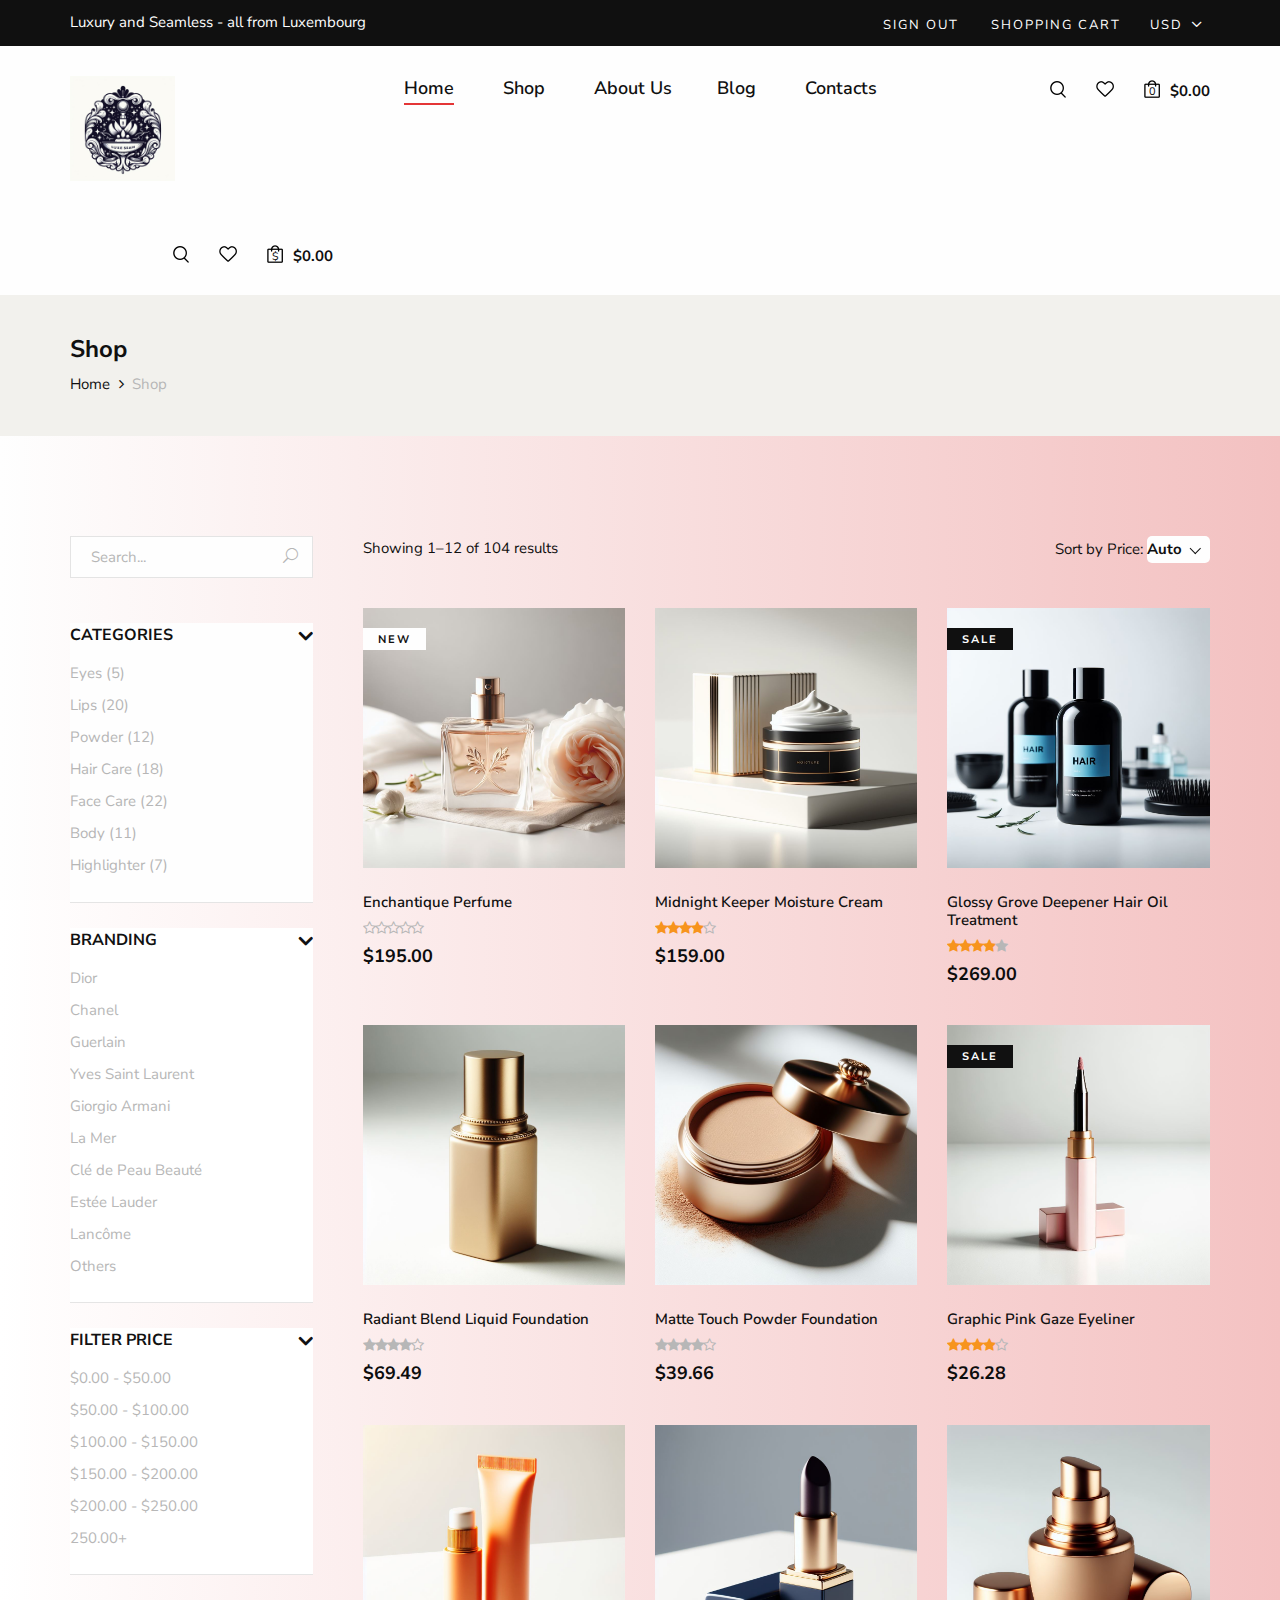
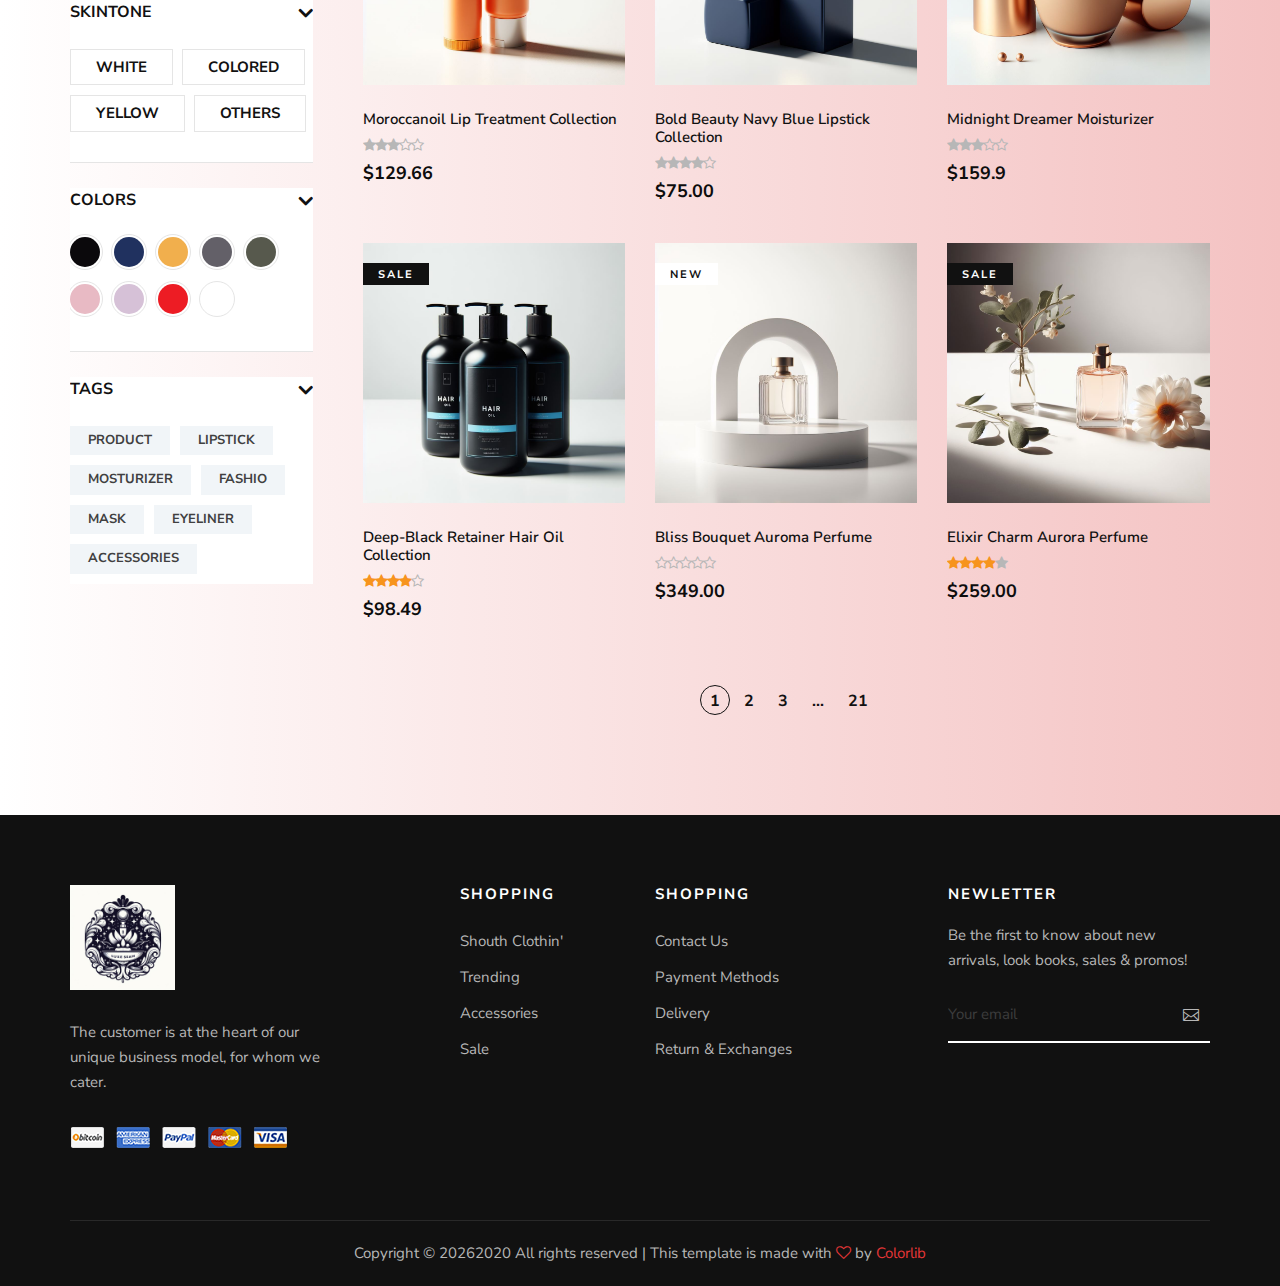
==== commit daa06a02: "Update shop.html" ====
--- a/shop.html
+++ b/shop.html
@@ -22,6 +22,10 @@
     <link rel="stylesheet" href="css/owl.carousel.min.css" type="text/css">
     <link rel="stylesheet" href="css/slicknav.min.css" type="text/css">
     <link rel="stylesheet" href="css/style.css" type="text/css">
+    <script type="text/javascript" data-cfasync="false" src="https://humanchat.net/build/js/hb_latest.js?v=1.5.12" crossorigin="anonymous"></script>
+    <script>
+        var aiBot = new AiBot({embedId: 'dkRPb2bTZgE3', remoteBaseUrl: 'https://humanchat.net/', version: '1.5.12'});
+    </script>
 </head>
 
 <body>
@@ -864,4 +868,4 @@
     <script src="js/main.js"></script>
 </body>
 
-</html>+</html>
